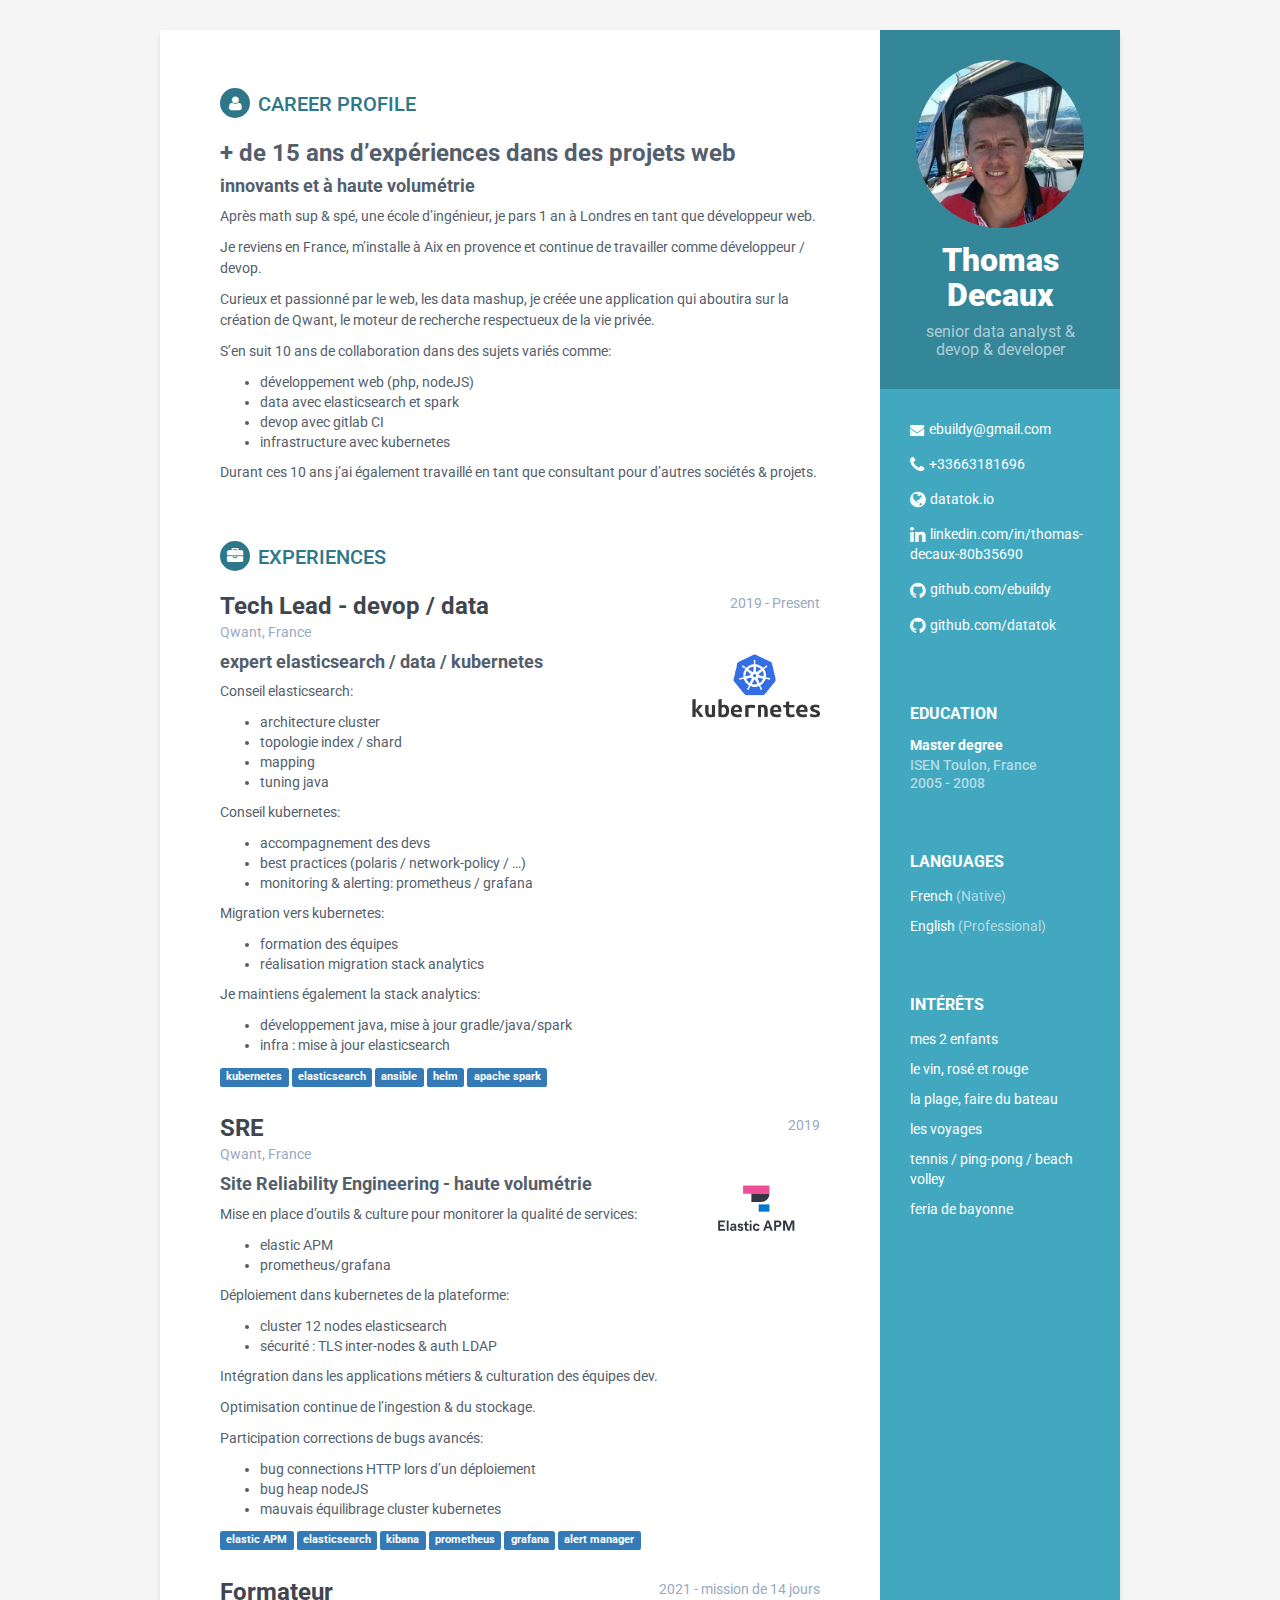
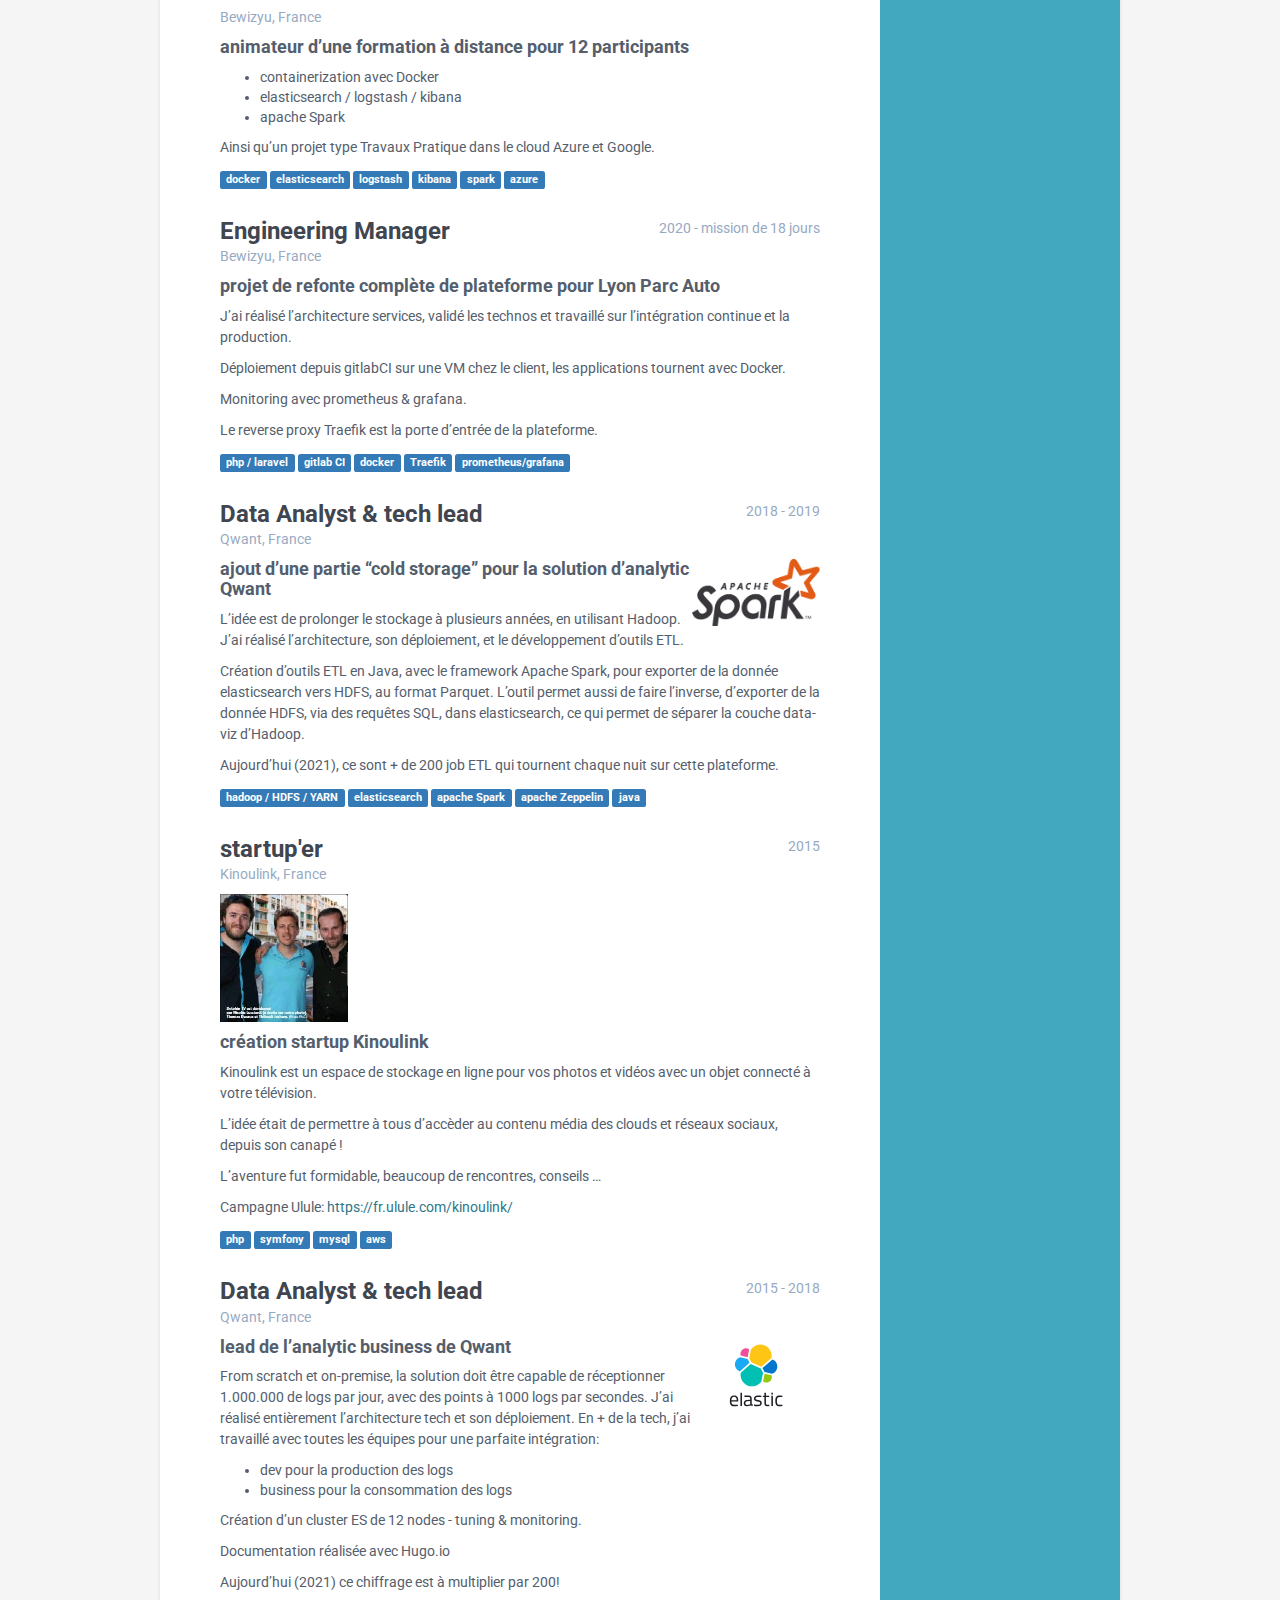
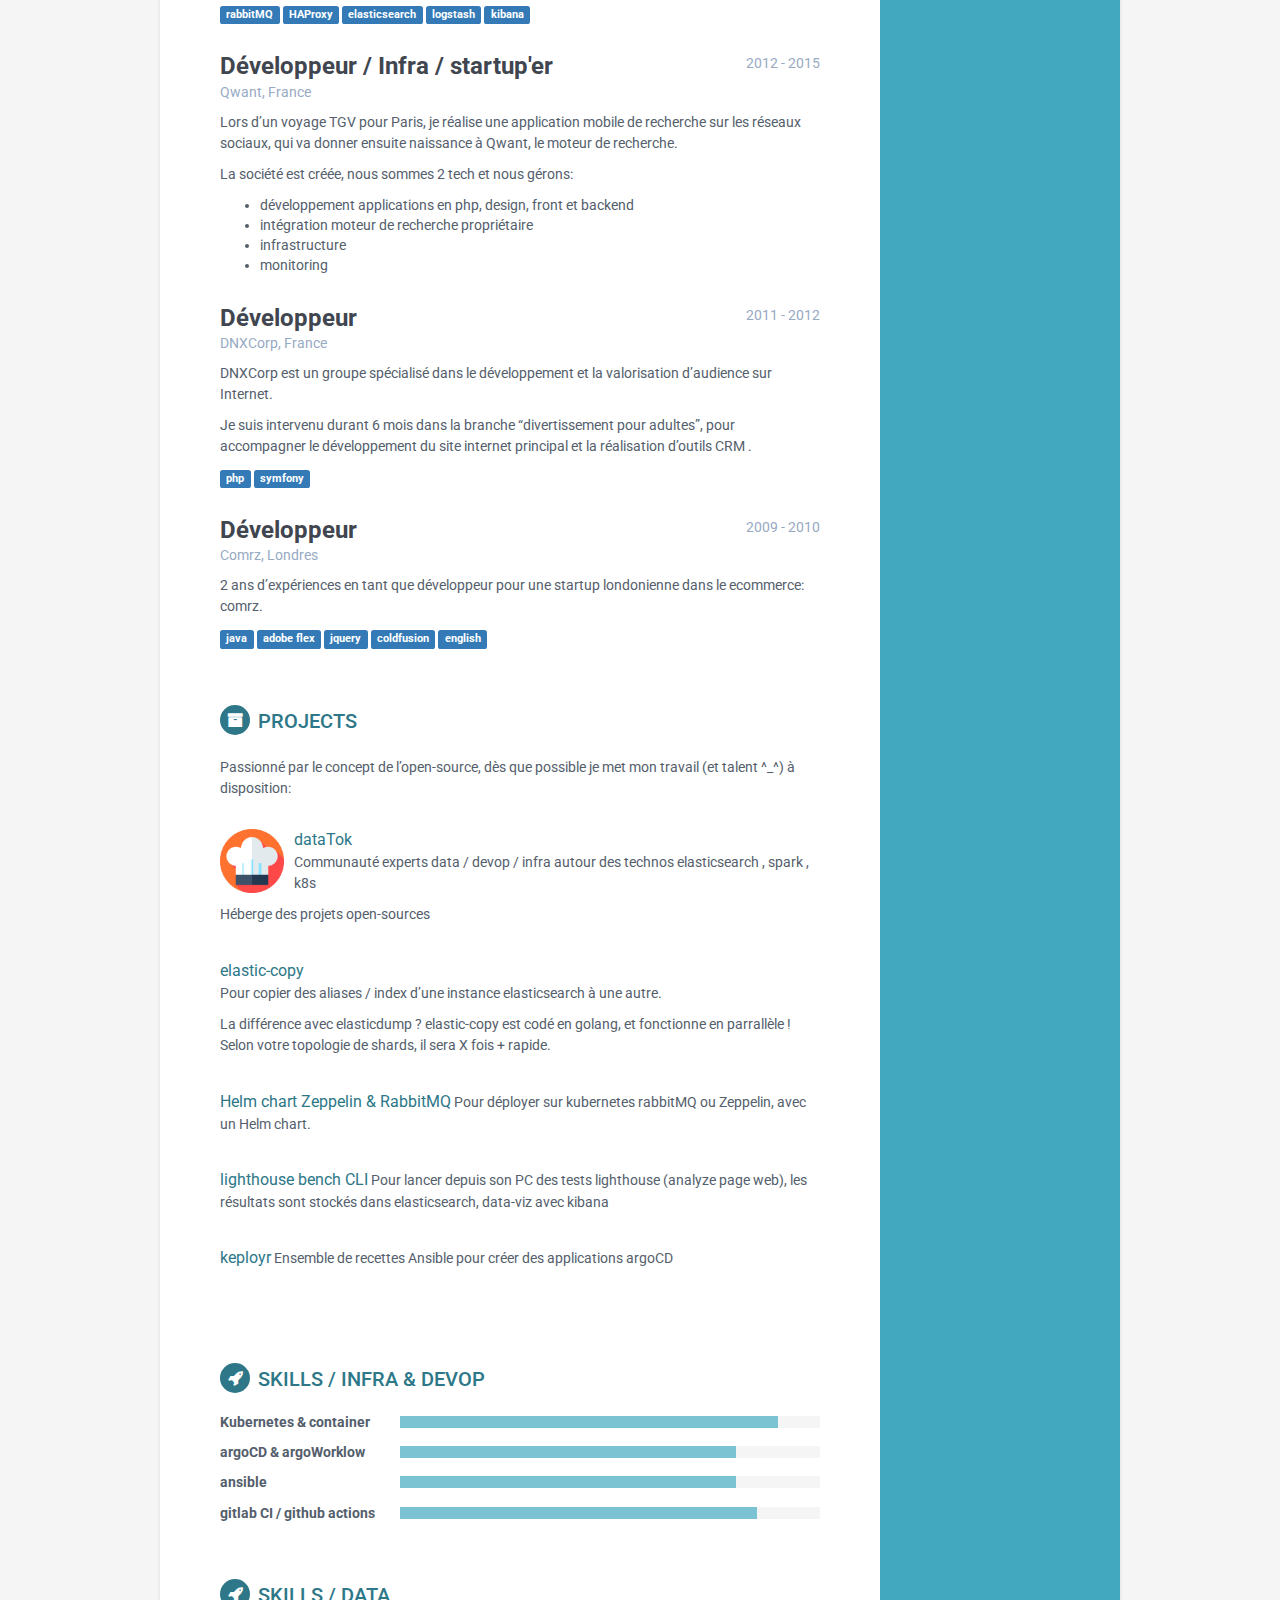
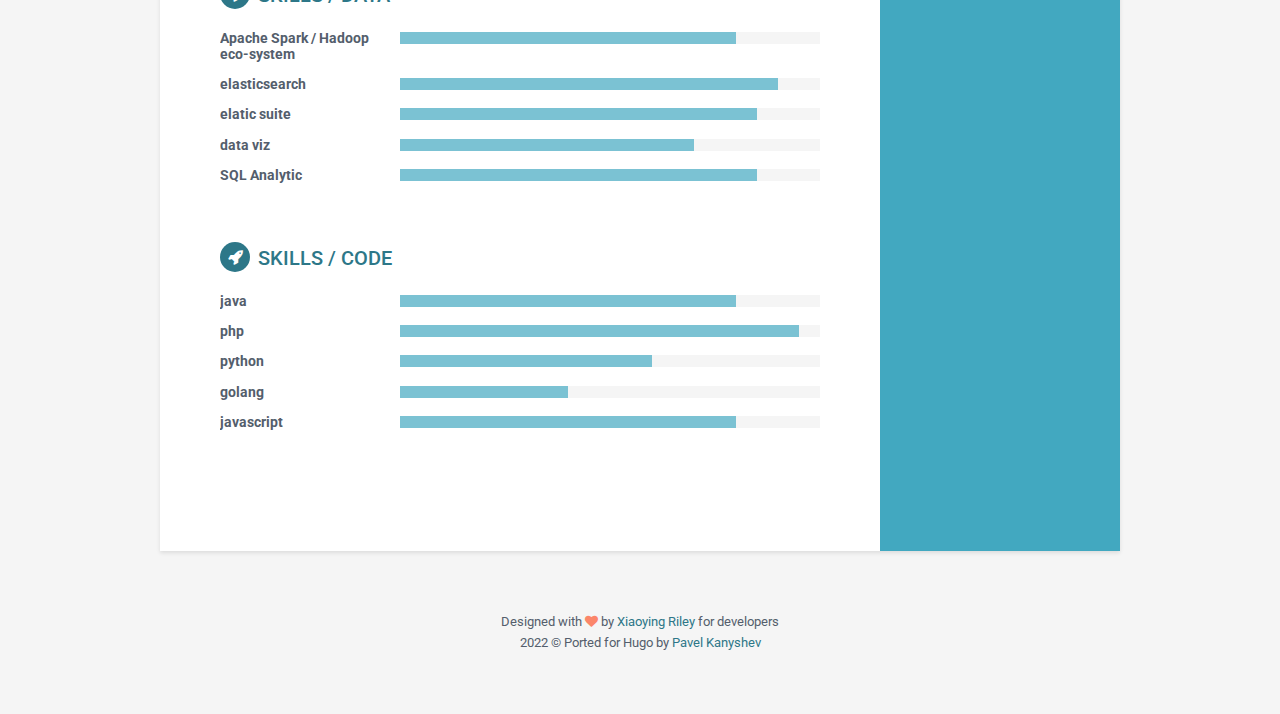
==== index.html @ a8588111 "deploy: 061a5221b12ab05a9478ddd2a6724a2d7a3b1db6" ====
<!doctype html><html lang=en>
<head>
<meta name=generator content="Hugo 0.91.2">
<title></title>
<meta charset=utf-8>
<meta http-equiv=x-ua-compatible content="IE=edge">
<meta name=viewport content="width=device-width,initial-scale=1">
<meta name=description content>
<meta name=author content="Thomas Decaux">
<link rel="shortcut icon" href=favicon.ico>
<link href="https://fonts.googleapis.com/css?family=Roboto:400,500,400italic,300italic,300,500italic,700,700italic,900,900italic" rel=stylesheet type=text/css>
<link rel=stylesheet href=https://ebuildy.github.io/cv/assets/plugins/bootstrap/css/bootstrap.min.css>
<link rel=stylesheet href=https://ebuildy.github.io/cv/assets/plugins/font-awesome/css/font-awesome.css>
<link id=theme-style rel=stylesheet href=https://ebuildy.github.io/cv/assets/css/styles.css>
</head>
<body>
<div class=wrapper>
<div class=sidebar-wrapper>
<div class=profile-container>
<img class="profile img-circle" src=https://ebuildy.github.io/cv/images/moi.jpg alt style=width:168px;height:168px>
<h1 class=name>Thomas Decaux</h1>
<h3 class=tagline>senior data analyst & devop & developer</h3>
</div>
<div class="contact-container container-block">
<ul class="list-unstyled contact-list">
<li class=email><i class="fa fa-envelope"></i><a href=mailto:%20ebuildy@gmail.com>ebuildy@gmail.com</a></li>
<li class=phone><i class="fa fa-phone"></i><a href=#ZgotmplZ>+33663181696</a></li>
<li class=website><i class="fa fa-globe"></i><a href=//datatok.io>datatok.io</a></li>
<li class=linkedin><i class="fa fa-linkedin"></i><a href=//linkedin.com/in/thomas-decaux-80b35690>linkedin.com/in/thomas-decaux-80b35690</a></li>
<li class=github><i class="fa fa-github"></i><a href=//github.com/ebuildy>github.com/ebuildy</a></li>
<li class=github><i class="fa fa-github"></i><a href=//github.com/datatok>github.com/datatok</a></li>
</ul>
</div>
<div class="education-container container-block">
<h2 class=container-block-title>Education</h2>
<div class=item>
<h4 class=degree>Master degree</h4>
<h5 class=meta>ISEN Toulon, France</h5>
<div class=time>2005 - 2008</div>
</div>
</div>
<div class="language-container container-block">
<h2 class=container-block-title>Languages</h2>
<ul class="list-unstyled interests-list">
<li>French <span class=lang-desc>(Native)</span></li>
<li>English <span class=lang-desc>(Professional)</span></li>
</ul>
</div>
<div class="interests-container container-block">
<h2 class=container-block-title>Intérêts</h2>
<ul class="list-unstyled interests-list">
<li>mes 2 enfants</li>
<li>le vin, rosé et rouge</li>
<li>la plage, faire du bateau</li>
<li>les voyages</li>
<li>tennis / ping-pong / beach volley</li>
<li>feria de bayonne</li>
</ul>
</div>
</div>
<div class=main-wrapper>
<section class="section summary-section">
<h2 class=section-title><i class="fa fa-user"></i>Career Profile</h2>
<div class=summary>
<p><h3 id=-de-15-ans-dexpériences-dans-des-projets-web>+ de 15 ans d&rsquo;expériences dans des projets web</h3>
<h4 id=innovants-et-à-haute-volumétrie>innovants et à haute volumétrie</h4>
<p>Après math sup & spé, une école d&rsquo;ingénieur, je pars 1 an à Londres en tant que développeur web.</p>
<p>Je reviens en France, m&rsquo;installe à Aix en provence et continue de travailler comme développeur / devop.</p>
<p>Curieux et passionné par le web, les data mashup, je créée une application qui aboutira sur la création de Qwant, le moteur de recherche respectueux de la vie privée.</p>
<p>S&rsquo;en suit 10 ans de collaboration dans des sujets variés comme:</p>
<ul>
<li>développement web (php, nodeJS)</li>
<li>data avec elasticsearch et spark</li>
<li>devop avec gitlab CI</li>
<li>infrastructure avec kubernetes</li>
</ul>
<p>Durant ces 10 ans j&rsquo;ai également travaillé en tant que consultant pour d&rsquo;autres sociétés & projets.</p>
</p>
</div>
</section>
<section class="section experiences-section">
<h2 class=section-title><i class="fa fa-briefcase"></i>Experiences</h2>
<div class=item>
<div class=meta>
<div class=upper-row>
<h3 class=job-title>Tech Lead - devop / data</h3>
<div class=time>2019 - Present</div>
</div>
<div class=company>Qwant, France</div>
</div>
<div class=details>
<img src=images/k8s.png style=max-width:128px;float:right>
<p><h4 id=expert-elasticsearch--data--kubernetes>expert elasticsearch / data / kubernetes</h4>
<p>Conseil elasticsearch:</p>
<ul>
<li>architecture cluster</li>
<li>topologie index / shard</li>
<li>mapping</li>
<li>tuning java</li>
</ul>
<p>Conseil kubernetes:</p>
<ul>
<li>accompagnement des devs</li>
<li>best practices (polaris / network-policy / &mldr;)</li>
<li>monitoring & alerting: prometheus / grafana</li>
</ul>
<p>Migration vers kubernetes:</p>
<ul>
<li>formation des équipes</li>
<li>réalisation migration stack analytics</li>
</ul>
<p>Je maintiens également la stack analytics:</p>
<ul>
<li>développement java, mise à jour gradle/java/spark</li>
<li>infra : mise à jour elasticsearch</li>
</ul>
</p>
</div>
<div class=tech>
<span class="label label-primary">kubernetes</span>
<span class="label label-primary">elasticsearch</span>
<span class="label label-primary">ansible</span>
<span class="label label-primary">helm</span>
<span class="label label-primary">apache spark</span>
</div>
</div>
<div class=item>
<div class=meta>
<div class=upper-row>
<h3 class=job-title>SRE</h3>
<div class=time>2019</div>
</div>
<div class=company>Qwant, France</div>
</div>
<div class=details>
<img src=images/apm.svg style=max-width:128px;float:right>
<p><h4 id=site-reliability-engineering---haute-volumétrie>Site Reliability Engineering - haute volumétrie</h4>
<p>Mise en place d&rsquo;outils & culture pour monitorer la qualité de services:</p>
<ul>
<li>elastic APM</li>
<li>prometheus/grafana</li>
</ul>
<p>Déploiement dans kubernetes de la plateforme:</p>
<ul>
<li>cluster 12 nodes elasticsearch</li>
<li>sécurité : TLS inter-nodes & auth LDAP</li>
</ul>
<p>Intégration dans les applications métiers & culturation des équipes dev.</p>
<p>Optimisation continue de l&rsquo;ingestion & du stockage.</p>
<p>Participation corrections de bugs avancés:</p>
<ul>
<li>bug connections HTTP lors d&rsquo;un déploiement</li>
<li>bug heap nodeJS</li>
<li>mauvais équilibrage cluster kubernetes</li>
</ul>
</p>
</div>
<div class=tech>
<span class="label label-primary">elastic APM</span>
<span class="label label-primary">elasticsearch</span>
<span class="label label-primary">kibana</span>
<span class="label label-primary">prometheus</span>
<span class="label label-primary">grafana</span>
<span class="label label-primary">alert manager</span>
</div>
</div>
<div class=item>
<div class=meta>
<div class=upper-row>
<h3 class=job-title>Formateur</h3>
<div class=time>2021 - mission de 14 jours</div>
</div>
<div class=company>Bewizyu, France</div>
</div>
<div class=details>
<p><h4 id=animateur-dune-formation-à-distance-pour-12-participants>animateur d&rsquo;une formation à distance pour 12 participants</h4>
<ul>
<li>containerization avec Docker</li>
<li>elasticsearch / logstash / kibana</li>
<li>apache Spark</li>
</ul>
<p>Ainsi qu&rsquo;un projet type Travaux Pratique dans le cloud Azure et Google.</p>
</div>
<div class=tech>
<span class="label label-primary">docker</span>
<span class="label label-primary">elasticsearch</span>
<span class="label label-primary">logstash</span>
<span class="label label-primary">kibana</span>
<span class="label label-primary">spark</span>
<span class="label label-primary">azure</span>
</div>
</div>
<div class=item>
<div class=meta>
<div class=upper-row>
<h3 class=job-title>Engineering Manager</h3>
<div class=time>2020 - mission de 18 jours</div>
</div>
<div class=company>Bewizyu, France</div>
</div>
<div class=details>
<p><h4 id=projet-de-refonte-complète-de-plateforme-pour-lyon-parc-auto>projet de refonte complète de plateforme pour Lyon Parc Auto</h4>
<p>J&rsquo;ai réalisé l&rsquo;architecture services, validé les technos et travaillé sur l&rsquo;intégration continue et la production.</p>
<p>Déploiement depuis gitlabCI sur une VM chez le client, les applications tournent avec Docker.</p>
<p>Monitoring avec prometheus & grafana.</p>
<p>Le reverse proxy Traefik est la porte d&rsquo;entrée de la plateforme.</p>
</p>
</div>
<div class=tech>
<span class="label label-primary">php / laravel</span>
<span class="label label-primary">gitlab CI</span>
<span class="label label-primary">docker</span>
<span class="label label-primary">Traefik</span>
<span class="label label-primary">prometheus/grafana</span>
</div>
</div>
<div class=item>
<div class=meta>
<div class=upper-row>
<h3 class=job-title>Data Analyst & tech lead</h3>
<div class=time>2018 - 2019</div>
</div>
<div class=company>Qwant, France</div>
</div>
<div class=details>
<img src=images/spark.png style=max-width:128px;float:right>
<p><h4 id=ajout-dune-partie-cold-storage-pour-la-solution-danalytic-qwant>ajout d&rsquo;une partie &ldquo;cold storage&rdquo; pour la solution d&rsquo;analytic Qwant</h4>
<p>L&rsquo;idée est de prolonger le stockage à plusieurs années, en utilisant Hadoop.
J&rsquo;ai réalisé l&rsquo;architecture, son déploiement, et le développement d&rsquo;outils ETL.</p>
<p>Création d&rsquo;outils ETL en Java, avec le framework Apache Spark,
pour exporter de la donnée elasticsearch vers HDFS, au format Parquet.
L&rsquo;outil permet aussi de faire l&rsquo;inverse, d&rsquo;exporter de la donnée HDFS,
via des requêtes SQL, dans elasticsearch, ce qui permet de séparer la couche data-viz d&rsquo;Hadoop.</p>
<p>Aujourd&rsquo;hui (2021), ce sont + de 200 job ETL qui tournent chaque nuit sur cette plateforme.</p>
</p>
</div>
<div class=tech>
<span class="label label-primary">hadoop / HDFS / YARN</span>
<span class="label label-primary">elasticsearch</span>
<span class="label label-primary">apache Spark</span>
<span class="label label-primary">apache Zeppelin</span>
<span class="label label-primary">java</span>
</div>
</div>
<div class=item>
<div class=meta>
<div class=upper-row>
<h3 class=job-title>startup'er</h3>
<div class=time>2015</div>
</div>
<div class=company>Kinoulink, France</div>
</div>
<div class=details>
<img src=images/kinoulink.jpg style=max-width:128px;zgotmplz>
<p><h4 id=création-startup-kinoulink>création startup Kinoulink</h4>
<p>Kinoulink est un espace de stockage en ligne pour vos photos et vidéos avec un objet connecté à votre télévision.</p>
<p>L&rsquo;idée était de permettre à tous d&rsquo;accèder au contenu média des clouds et réseaux sociaux, depuis son canapé !</p>
<p>L&rsquo;aventure fut formidable, beaucoup de rencontres, conseils &mldr;</p>
<p>Campagne Ulule: <a href=https://fr.ulule.com/kinoulink/>https://fr.ulule.com/kinoulink/</a></p>
</p>
</div>
<div class=tech>
<span class="label label-primary">php</span>
<span class="label label-primary">symfony</span>
<span class="label label-primary">mysql</span>
<span class="label label-primary">aws</span>
</div>
</div>
<div class=item>
<div class=meta>
<div class=upper-row>
<h3 class=job-title>Data Analyst & tech lead</h3>
<div class=time>2015 - 2018</div>
</div>
<div class=company>Qwant, France</div>
</div>
<div class=details>
<img src=images/elasticsearch.svg style=max-width:128px;float:right>
<p><h4 id=lead-de-lanalytic-business-de-qwant>lead de l&rsquo;analytic business de Qwant</h4>
<p>From scratch et on-premise, la solution doit être capable de réceptionner 1.000.000 de logs par jour,
avec des points à 1000 logs par secondes. J&rsquo;ai réalisé entièrement l&rsquo;architecture tech et son déploiement.
En + de la tech, j&rsquo;ai travaillé avec toutes les équipes pour une parfaite intégration:</p>
<ul>
<li>dev pour la production des logs</li>
<li>business pour la consommation des logs</li>
</ul>
<p>Création d&rsquo;un cluster ES de 12 nodes - tuning & monitoring.</p>
<p>Documentation réalisée avec Hugo.io</p>
<p>Aujourd&rsquo;hui (2021) ce chiffrage est à multiplier par 200!</p>
</p>
</div>
<div class=tech>
<span class="label label-primary">rabbitMQ</span>
<span class="label label-primary">HAProxy</span>
<span class="label label-primary">elasticsearch</span>
<span class="label label-primary">logstash</span>
<span class="label label-primary">kibana</span>
</div>
</div>
<div class=item>
<div class=meta>
<div class=upper-row>
<h3 class=job-title>Développeur / Infra / startup'er</h3>
<div class=time>2012 - 2015</div>
</div>
<div class=company>Qwant, France</div>
</div>
<div class=details>
<p><p>Lors d&rsquo;un voyage TGV pour Paris, je réalise une application mobile de recherche sur les réseaux sociaux,
qui va donner ensuite naissance à Qwant, le moteur de recherche.</p>
<p>La société est créée, nous sommes 2 tech et nous gérons:</p>
<ul>
<li>développement applications en php, design, front et backend</li>
<li>intégration moteur de recherche propriétaire</li>
<li>infrastructure</li>
<li>monitoring</li>
</ul>
</p>
</div>
<div class=tech>
</div>
</div>
<div class=item>
<div class=meta>
<div class=upper-row>
<h3 class=job-title>Développeur</h3>
<div class=time>2011 - 2012</div>
</div>
<div class=company>DNXCorp, France</div>
</div>
<div class=details>
<p><p>DNXCorp est un groupe spécialisé dans le développement et la valorisation d&rsquo;audience sur Internet.</p>
<p>Je suis intervenu durant 6 mois dans la branche &ldquo;divertissement pour adultes&rdquo;, pour accompagner le développement
du site internet principal et la réalisation d&rsquo;outils CRM .</p>
</p>
</div>
<div class=tech>
<span class="label label-primary">php</span>
<span class="label label-primary">symfony</span>
</div>
</div>
<div class=item>
<div class=meta>
<div class=upper-row>
<h3 class=job-title>Développeur</h3>
<div class=time>2009 - 2010</div>
</div>
<div class=company>Comrz, Londres</div>
</div>
<div class=details>
<p>2 ans d&rsquo;expériences en tant que développeur pour une startup londonienne dans le ecommerce: comrz.</p>
</div>
<div class=tech>
<span class="label label-primary">java</span>
<span class="label label-primary">adobe flex</span>
<span class="label label-primary">jquery</span>
<span class="label label-primary">coldfusion</span>
<span class="label label-primary">english</span>
</div>
</div>
</section>
<section class="section projects-section">
<h2 class=section-title><i class="fa fa-archive"></i>Projects</h2>
<div class=intro>
<p>Passionné par le concept de l&rsquo;open-source, dès que possible je met mon travail (et talent ^_^) à disposition:</p>
</div>
<div class=item>
<img src=images/datatok.png style=float:left;margin-right:10px;max-width:64px>
<span class=project-title><a href=https://datatok.github.io>dataTok</a></span>
<span class=project-tagline><p>Communauté experts data / devop / infra autour des technos elasticsearch , spark , k8s</p>
<p>Héberge des projets open-sources</p>
</span>
</div>
<br>
<div class=item>
<span class=project-title><a href=https://github.com/datatok/elastic-copy>elastic-copy</a></span>
<span class=project-tagline><p>Pour copier des aliases / index d&rsquo;une instance elasticsearch à une autre.</p>
<p>La différence avec elasticdump ? elastic-copy est codé en golang, et fonctionne en parrallèle !
Selon votre topologie de shards, il sera X fois + rapide.</p>
</span>
</div>
<br>
<div class=item>
<span class=project-title><a href=https://github.com/datatok/helm-charts>Helm chart Zeppelin & RabbitMQ</a></span>
<span class=project-tagline>Pour déployer sur kubernetes rabbitMQ ou Zeppelin, avec un Helm chart.</span>
</div>
<br>
<div class=item>
<span class=project-title><a href=https://github.com/ebuildy/lighthouse-urls-bench>lighthouse bench CLI</a></span>
<span class=project-tagline>Pour lancer depuis son PC des tests lighthouse (analyze page web),
les résultats sont stockés dans elasticsearch, data-viz avec kibana</span>
</div>
<br>
<div class=item>
<span class=project-title><a href=https://github.com/ebuildy/ansible-keployr>keployr</a></span>
<span class=project-tagline>Ensemble de recettes Ansible pour créer des applications argoCD</span>
</div>
<br>
</section>
<section class="skills-section section">
<h2 class=section-title><i class="fa fa-rocket"></i>Skills / infra & devop</h2>
<div class=skillset>
<div class=item>
<h3 class=level-title>Kubernetes & container</h3>
<div class=level-bar>
<div class=level-bar-inner data-level=90%>
</div>
</div>
</div>
<div class=item>
<h3 class=level-title>argoCD & argoWorklow</h3>
<div class=level-bar>
<div class=level-bar-inner data-level=80%>
</div>
</div>
</div>
<div class=item>
<h3 class=level-title>ansible</h3>
<div class=level-bar>
<div class=level-bar-inner data-level=80%>
</div>
</div>
</div>
<div class=item>
<h3 class=level-title>gitlab CI / github actions</h3>
<div class=level-bar>
<div class=level-bar-inner data-level=85%>
</div>
</div>
</div>
</div>
</section>
<section class="skills-section section">
<h2 class=section-title><i class="fa fa-rocket"></i>Skills / data</h2>
<div class=skillset>
<div class=item>
<h3 class=level-title>Apache Spark / Hadoop eco-system</h3>
<div class=level-bar>
<div class=level-bar-inner data-level=80%>
</div>
</div>
</div>
<div class=item>
<h3 class=level-title>elasticsearch</h3>
<div class=level-bar>
<div class=level-bar-inner data-level=90%>
</div>
</div>
</div>
<div class=item>
<h3 class=level-title>elatic suite</h3>
<div class=level-bar>
<div class=level-bar-inner data-level=85%>
</div>
</div>
</div>
<div class=item>
<h3 class=level-title>data viz</h3>
<div class=level-bar>
<div class=level-bar-inner data-level=70%>
</div>
</div>
</div>
<div class=item>
<h3 class=level-title>SQL Analytic</h3>
<div class=level-bar>
<div class=level-bar-inner data-level=85%>
</div>
</div>
</div>
</div>
</section>
<section class="skills-section section">
<h2 class=section-title><i class="fa fa-rocket"></i>Skills / code</h2>
<div class=skillset>
<div class=item>
<h3 class=level-title>java</h3>
<div class=level-bar>
<div class=level-bar-inner data-level=80%>
</div>
</div>
</div>
<div class=item>
<h3 class=level-title>php</h3>
<div class=level-bar>
<div class=level-bar-inner data-level=95%>
</div>
</div>
</div>
<div class=item>
<h3 class=level-title>python</h3>
<div class=level-bar>
<div class=level-bar-inner data-level=60%>
</div>
</div>
</div>
<div class=item>
<h3 class=level-title>golang</h3>
<div class=level-bar>
<div class=level-bar-inner data-level=40%>
</div>
</div>
</div>
<div class=item>
<h3 class=level-title>javascript</h3>
<div class=level-bar>
<div class=level-bar-inner data-level=80%>
</div>
</div>
</div>
</div>
</section>
</div>
</div>
<footer class=footer>
<div class=text-center>
<small class=copyright>Designed with <i class="fa fa-heart"></i> by <a href=http://themes.3rdwavemedia.com target=_blank>Xiaoying Riley</a> for developers</small><br>
<small class=copyright>2022 &copy; Ported for Hugo by <a href=https://github.com/aerohub target=_blank>Pavel Kanyshev</a></small>
</div>
</footer>
<script type=text/javascript src=https://ebuildy.github.io/cv/assets/plugins/jquery-1.11.3.min.js></script>
<script type=text/javascript src=https://ebuildy.github.io/cv/assets/plugins/bootstrap/js/bootstrap.min.js></script>
<script type=text/javascript src=https://ebuildy.github.io/cv/assets/js/main.js></script>
</body>
</html>
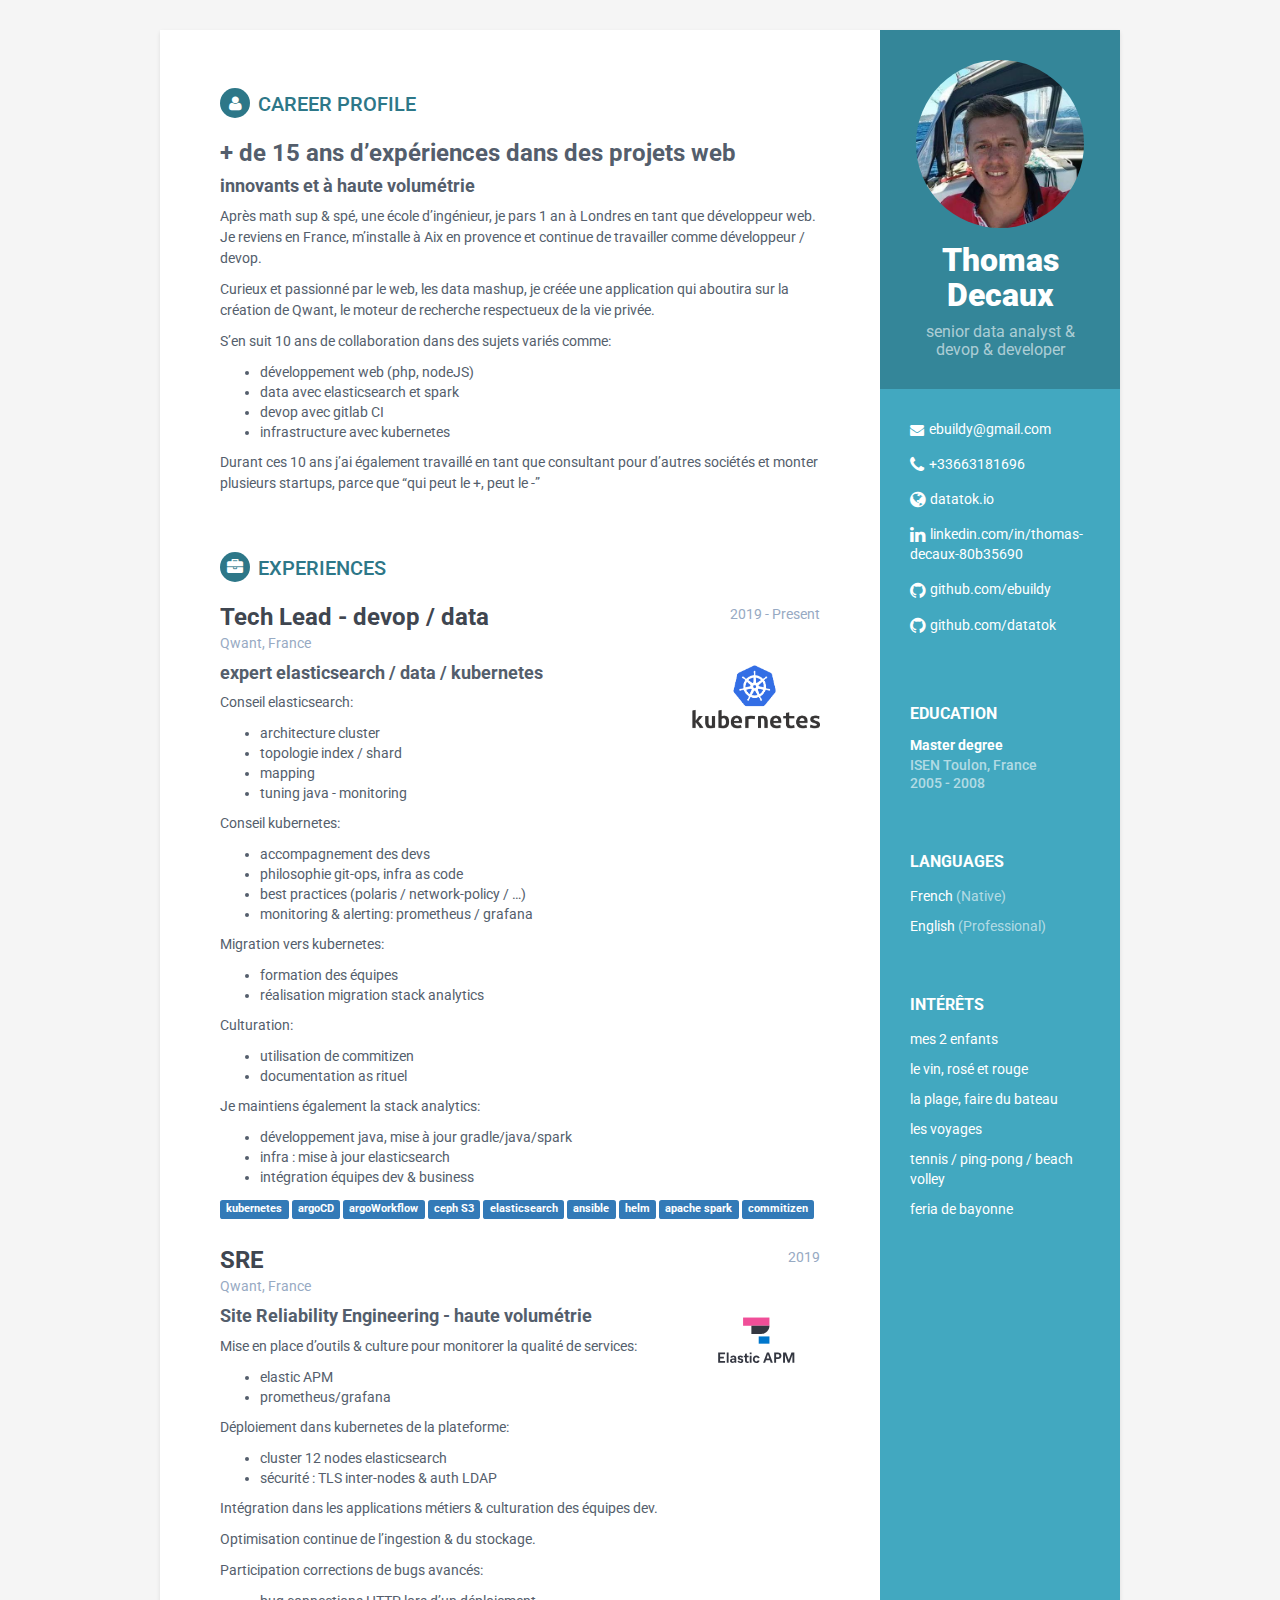
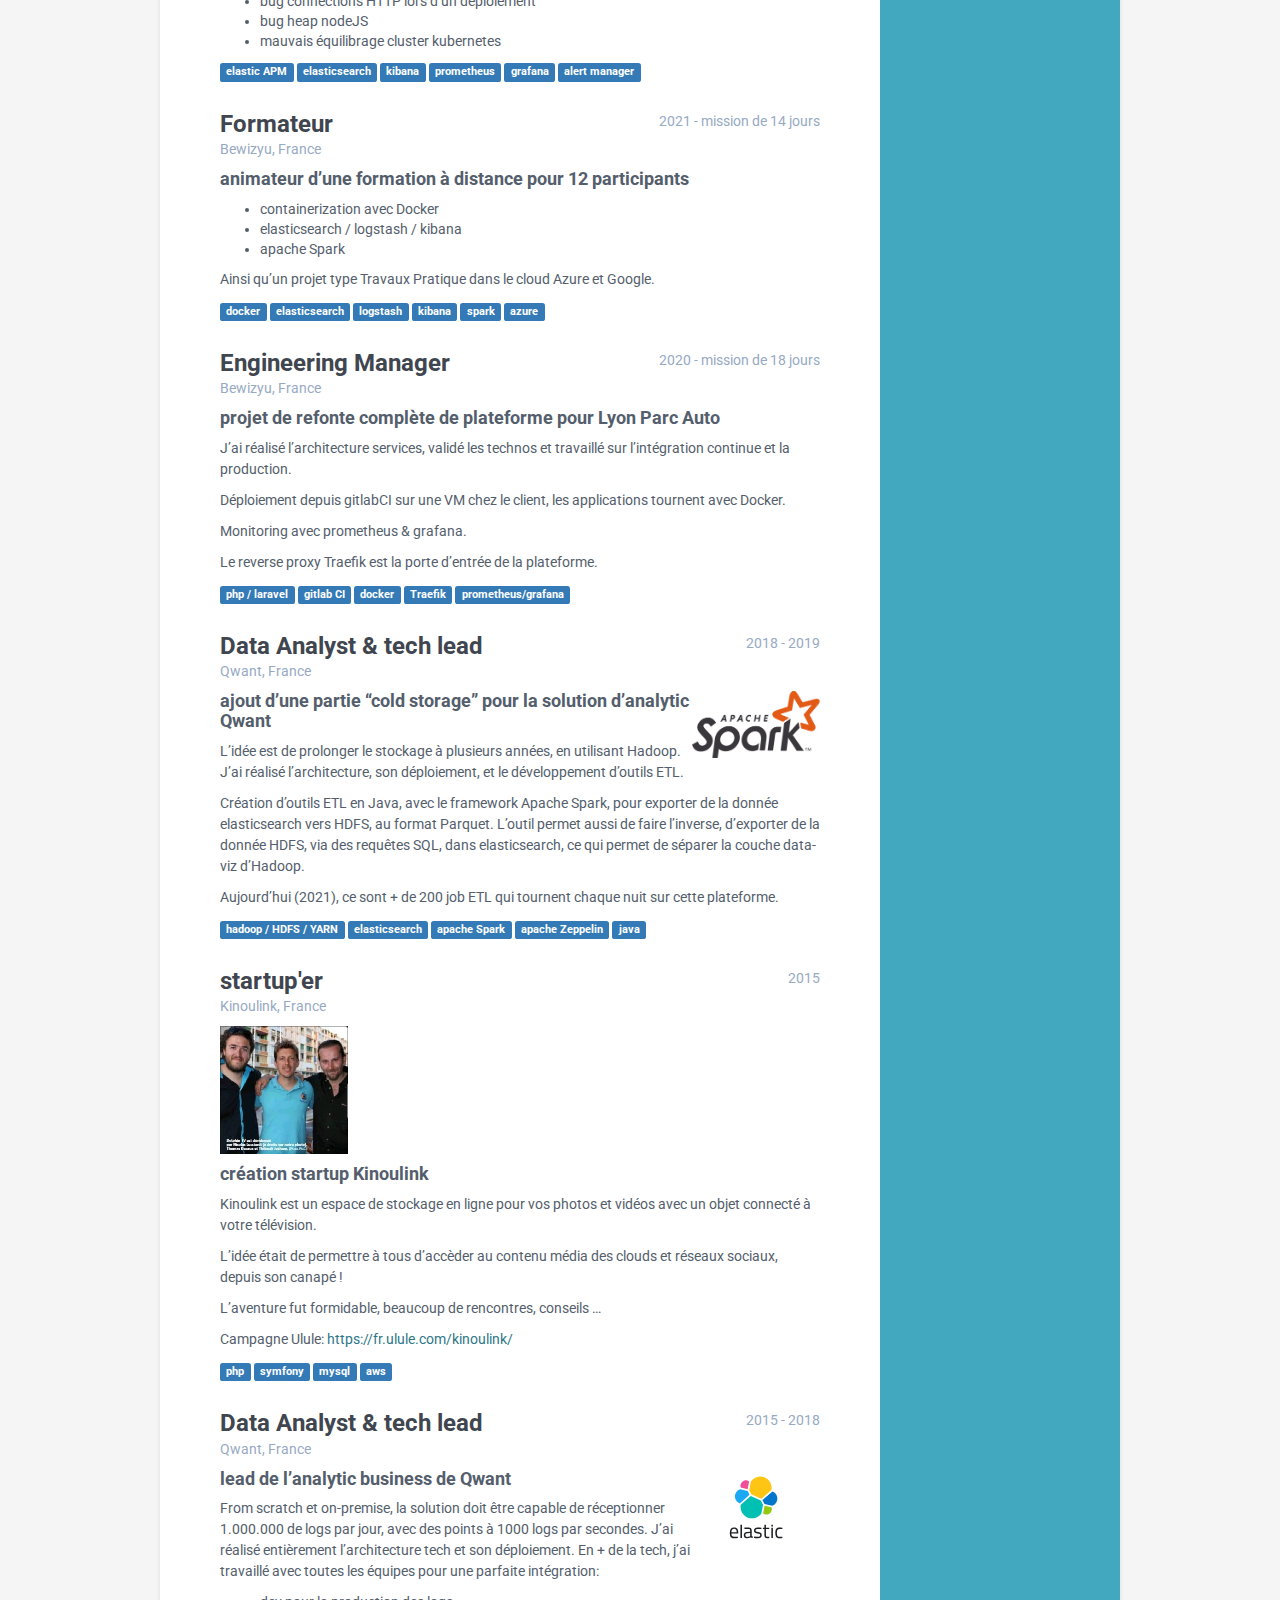
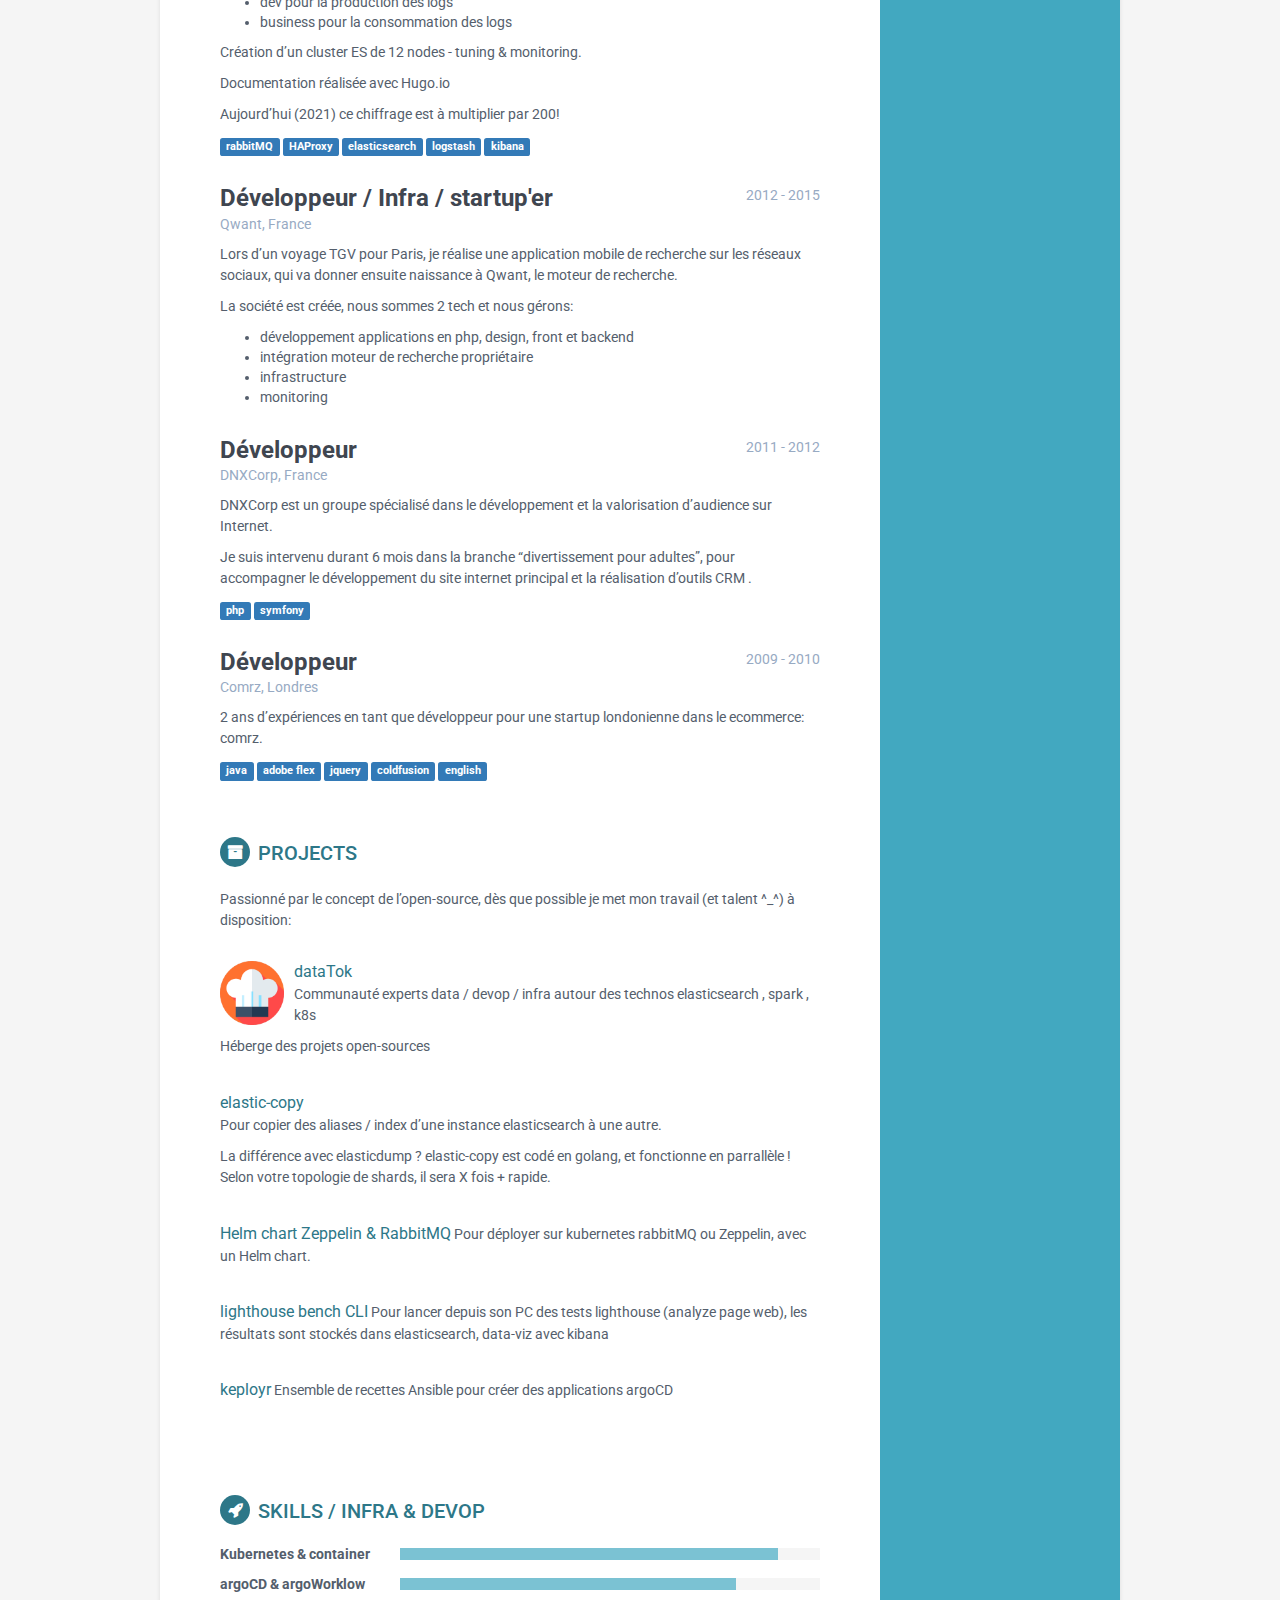
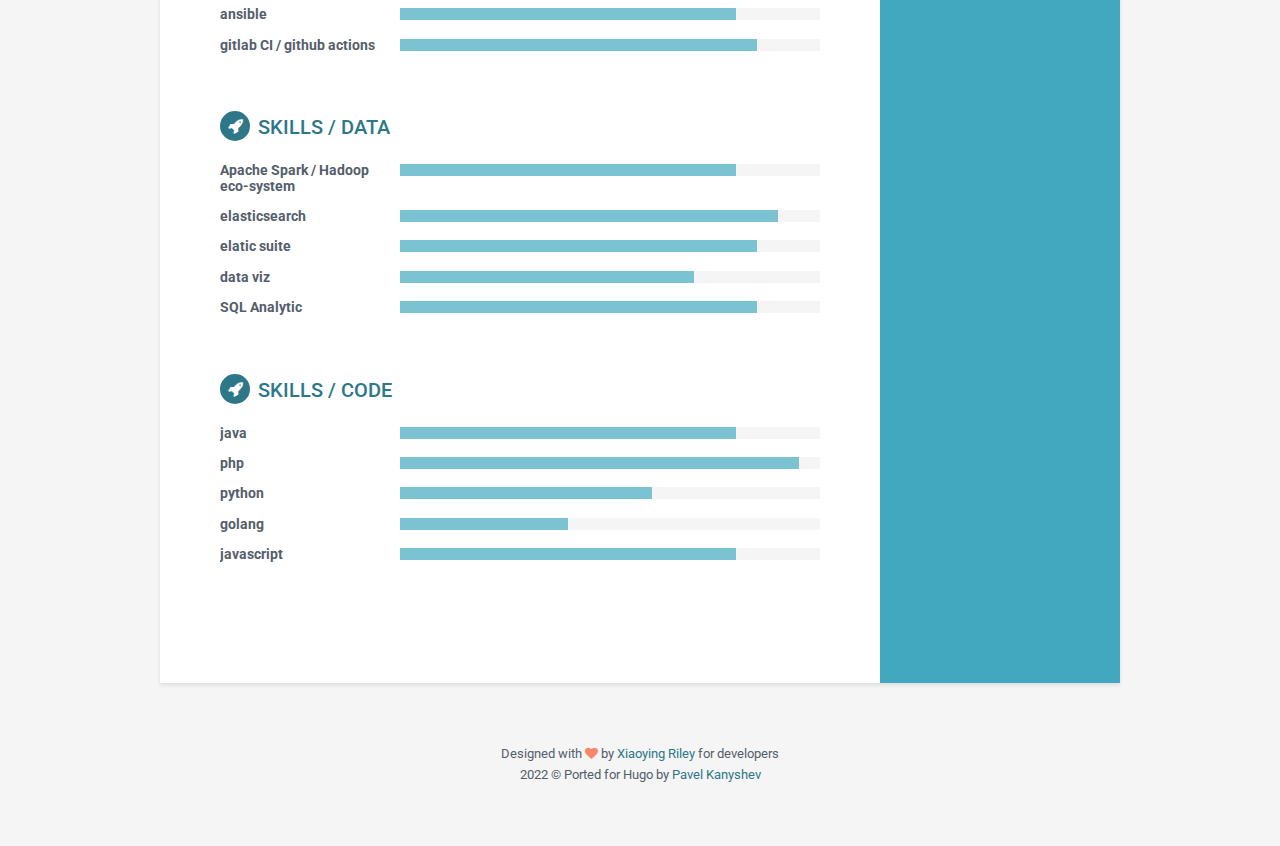
==== commit a2bdd69a: "deploy: 3c99149d5287915294a19a623c9906260395589c" ====
--- a/index.html
+++ b/index.html
@@ -64,8 +64,8 @@
 <div class=summary>
 <p><h3 id=-de-15-ans-dexpériences-dans-des-projets-web>+ de 15 ans d&rsquo;expériences dans des projets web</h3>
 <h4 id=innovants-et-à-haute-volumétrie>innovants et à haute volumétrie</h4>
-<p>Après math sup & spé, une école d&rsquo;ingénieur, je pars 1 an à Londres en tant que développeur web.</p>
-<p>Je reviens en France, m&rsquo;installe à Aix en provence et continue de travailler comme développeur / devop.</p>
+<p>Après math sup & spé, une école d&rsquo;ingénieur, je pars 1 an à Londres en tant que développeur web.
+Je reviens en France, m&rsquo;installe à Aix en provence et continue de travailler comme développeur / devop.</p>
 <p>Curieux et passionné par le web, les data mashup, je créée une application qui aboutira sur la création de Qwant, le moteur de recherche respectueux de la vie privée.</p>
 <p>S&rsquo;en suit 10 ans de collaboration dans des sujets variés comme:</p>
 <ul>
@@ -74,7 +74,8 @@
 <li>devop avec gitlab CI</li>
 <li>infrastructure avec kubernetes</li>
 </ul>
-<p>Durant ces 10 ans j&rsquo;ai également travaillé en tant que consultant pour d&rsquo;autres sociétés & projets.</p>
+<p>Durant ces 10 ans j&rsquo;ai également travaillé en tant que consultant pour d&rsquo;autres sociétés et monter plusieurs startups,
+parce que &ldquo;qui peut le +, peut le -&rdquo;</p>
 </p>
 </div>
 </section>
@@ -96,11 +97,12 @@
 <li>architecture cluster</li>
 <li>topologie index / shard</li>
 <li>mapping</li>
-<li>tuning java</li>
+<li>tuning java - monitoring</li>
 </ul>
 <p>Conseil kubernetes:</p>
 <ul>
 <li>accompagnement des devs</li>
+<li>philosophie git-ops, infra as code</li>
 <li>best practices (polaris / network-policy / &mldr;)</li>
 <li>monitoring & alerting: prometheus / grafana</li>
 </ul>
@@ -109,19 +111,29 @@
 <li>formation des équipes</li>
 <li>réalisation migration stack analytics</li>
 </ul>
+<p>Culturation:</p>
+<ul>
+<li>utilisation de commitizen</li>
+<li>documentation as rituel</li>
+</ul>
 <p>Je maintiens également la stack analytics:</p>
 <ul>
 <li>développement java, mise à jour gradle/java/spark</li>
 <li>infra : mise à jour elasticsearch</li>
+<li>intégration équipes dev & business</li>
 </ul>
 </p>
 </div>
 <div class=tech>
 <span class="label label-primary">kubernetes</span>
+<span class="label label-primary">argoCD</span>
+<span class="label label-primary">argoWorkflow</span>
+<span class="label label-primary">ceph S3</span>
 <span class="label label-primary">elasticsearch</span>
 <span class="label label-primary">ansible</span>
 <span class="label label-primary">helm</span>
 <span class="label label-primary">apache spark</span>
+<span class="label label-primary">commitizen</span>
 </div>
 </div>
 <div class=item>
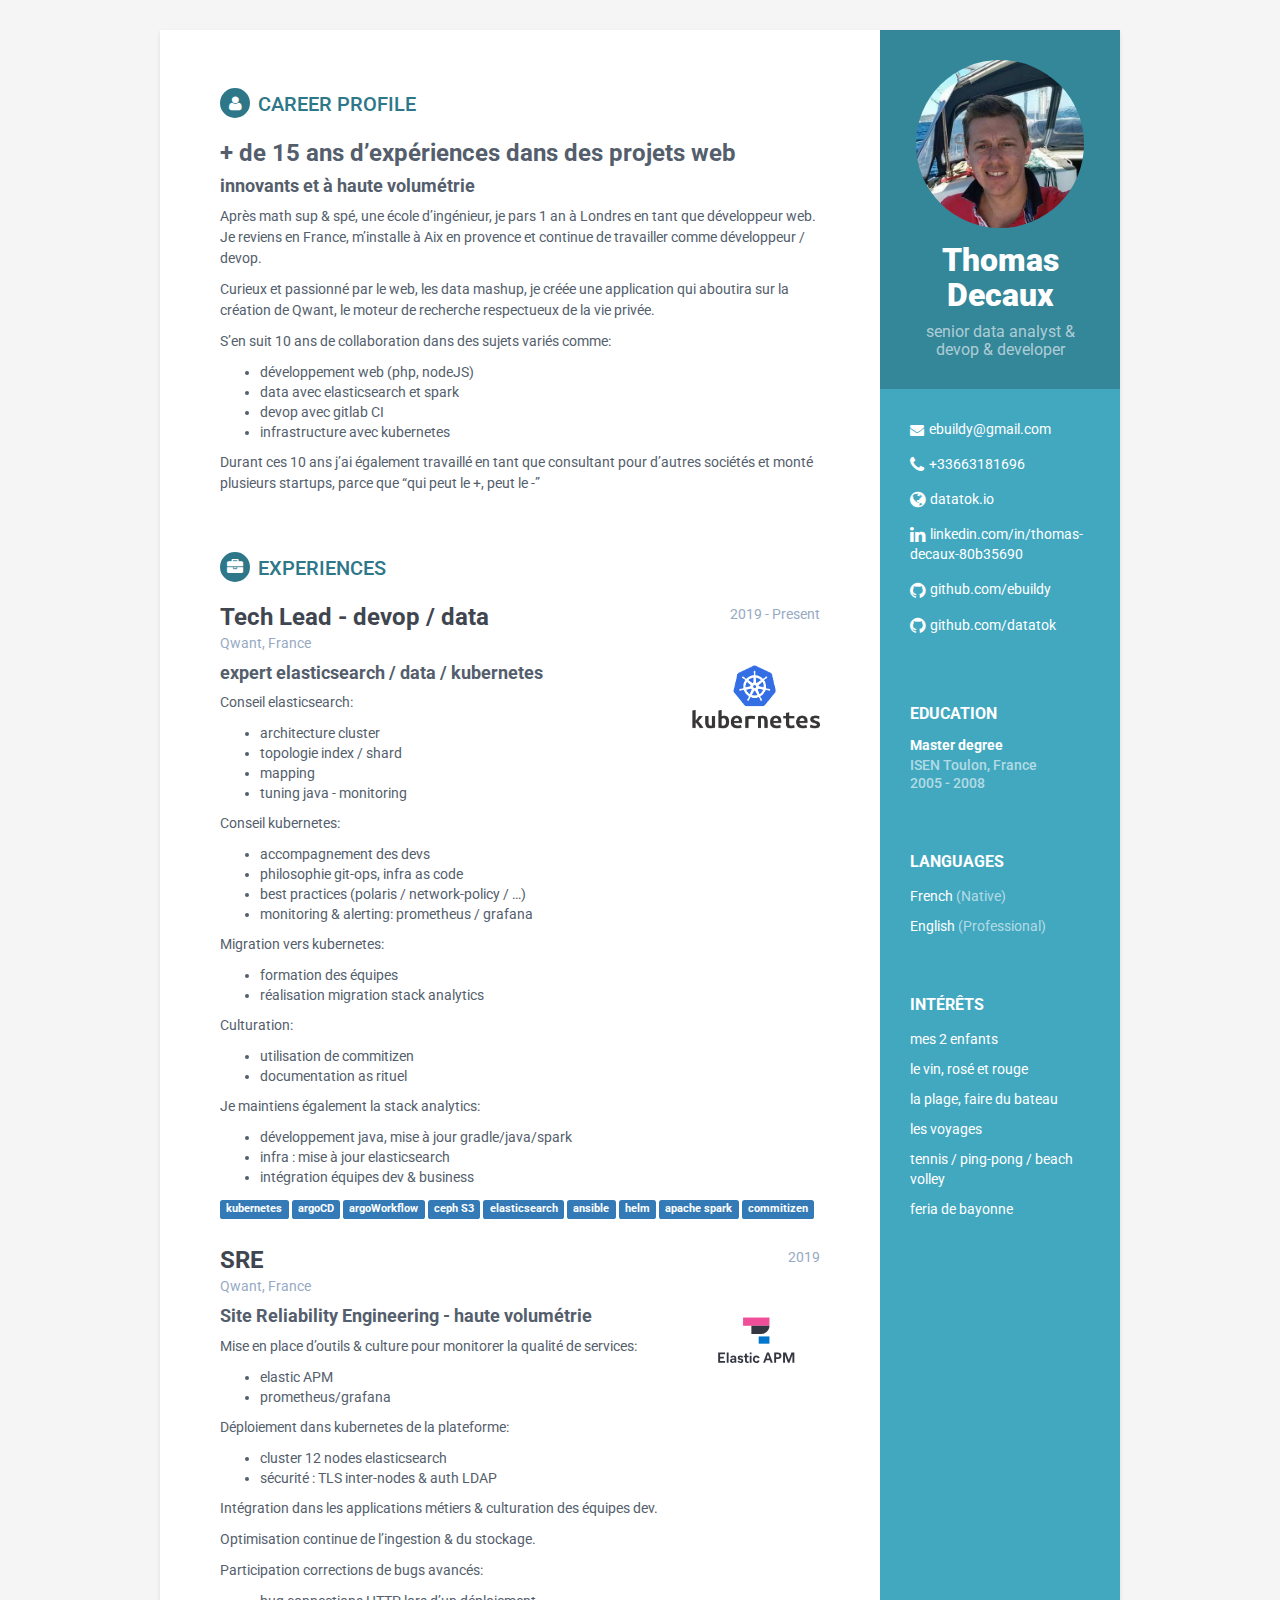
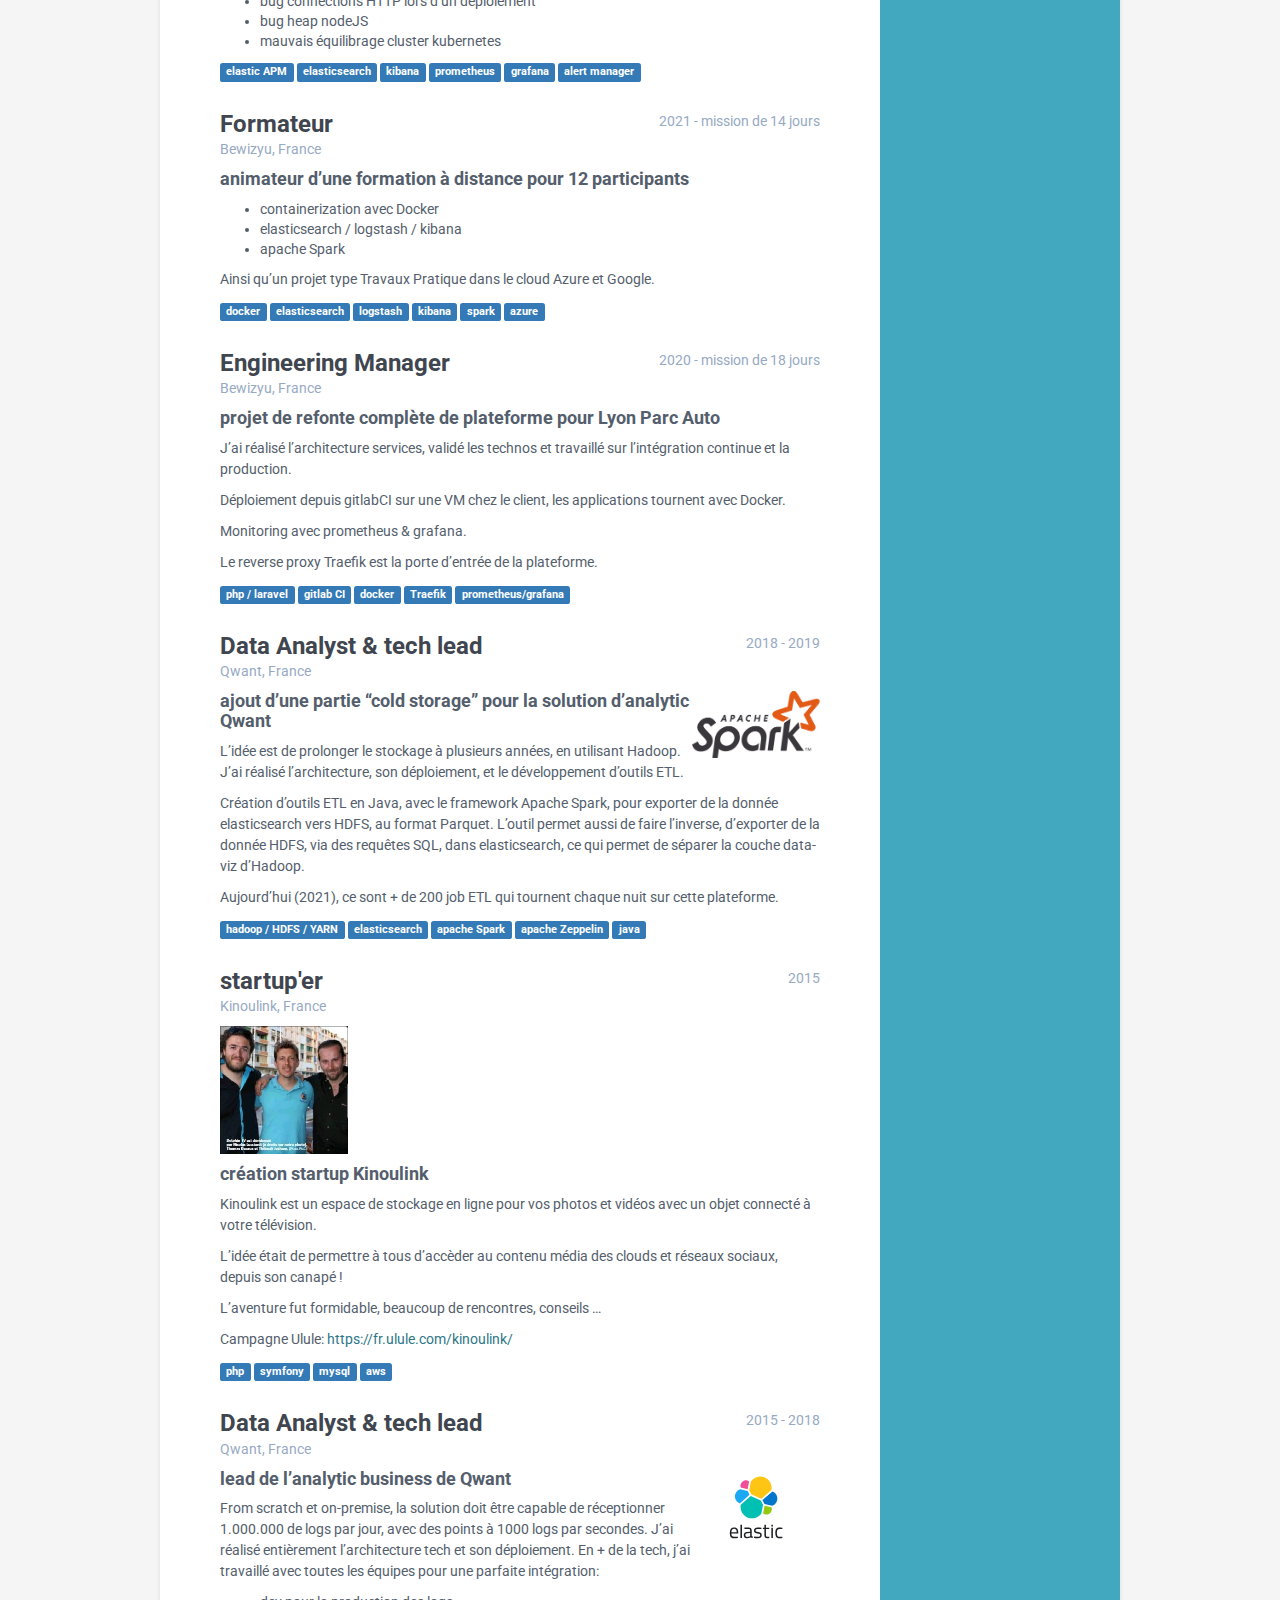
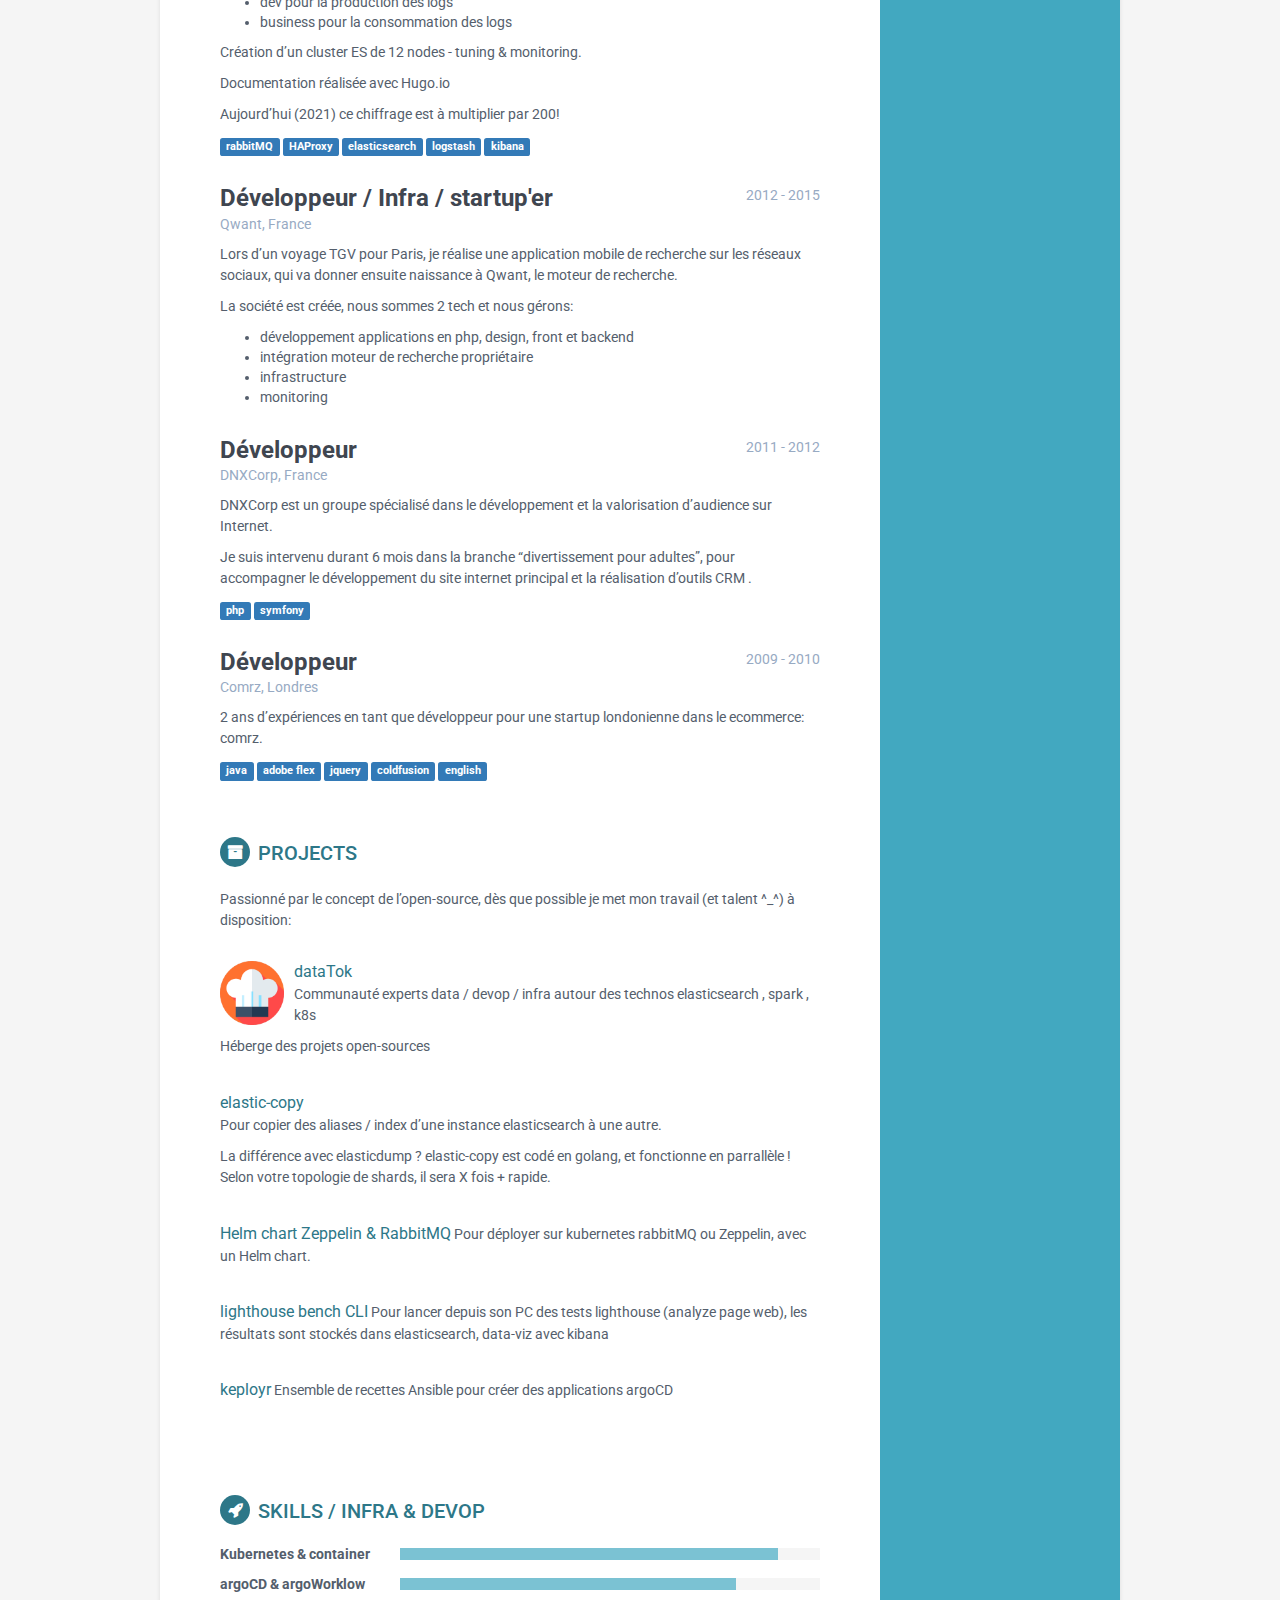
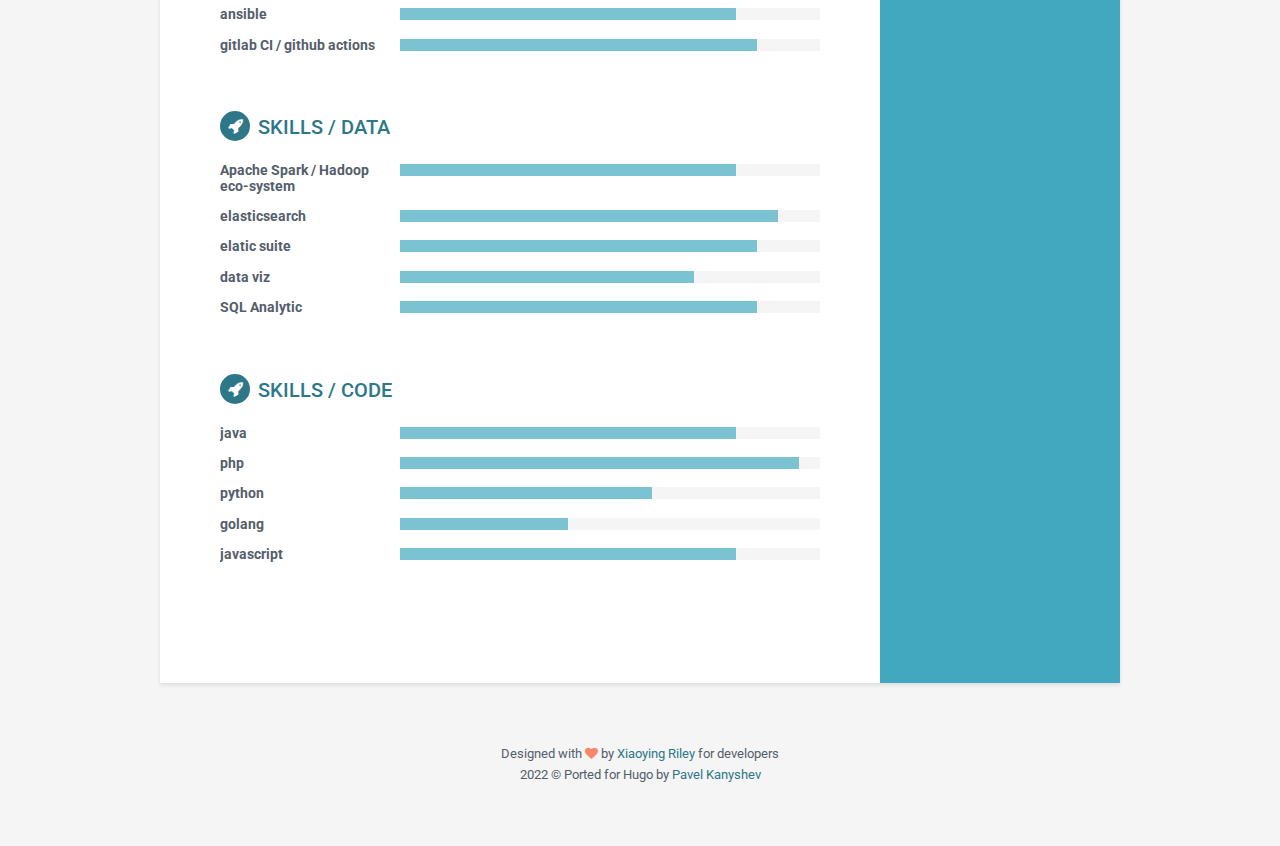
==== commit 17359e56: "deploy: 5dd4778e70e20ed2fd6b6cef5437cffd1c06be81" ====
--- a/index.html
+++ b/index.html
@@ -74,7 +74,7 @@
 <li>devop avec gitlab CI</li>
 <li>infrastructure avec kubernetes</li>
 </ul>
-<p>Durant ces 10 ans j&rsquo;ai également travaillé en tant que consultant pour d&rsquo;autres sociétés et monter plusieurs startups,
+<p>Durant ces 10 ans j&rsquo;ai également travaillé en tant que consultant pour d&rsquo;autres sociétés et monté plusieurs startups,
 parce que &ldquo;qui peut le +, peut le -&rdquo;</p>
 </p>
 </div>
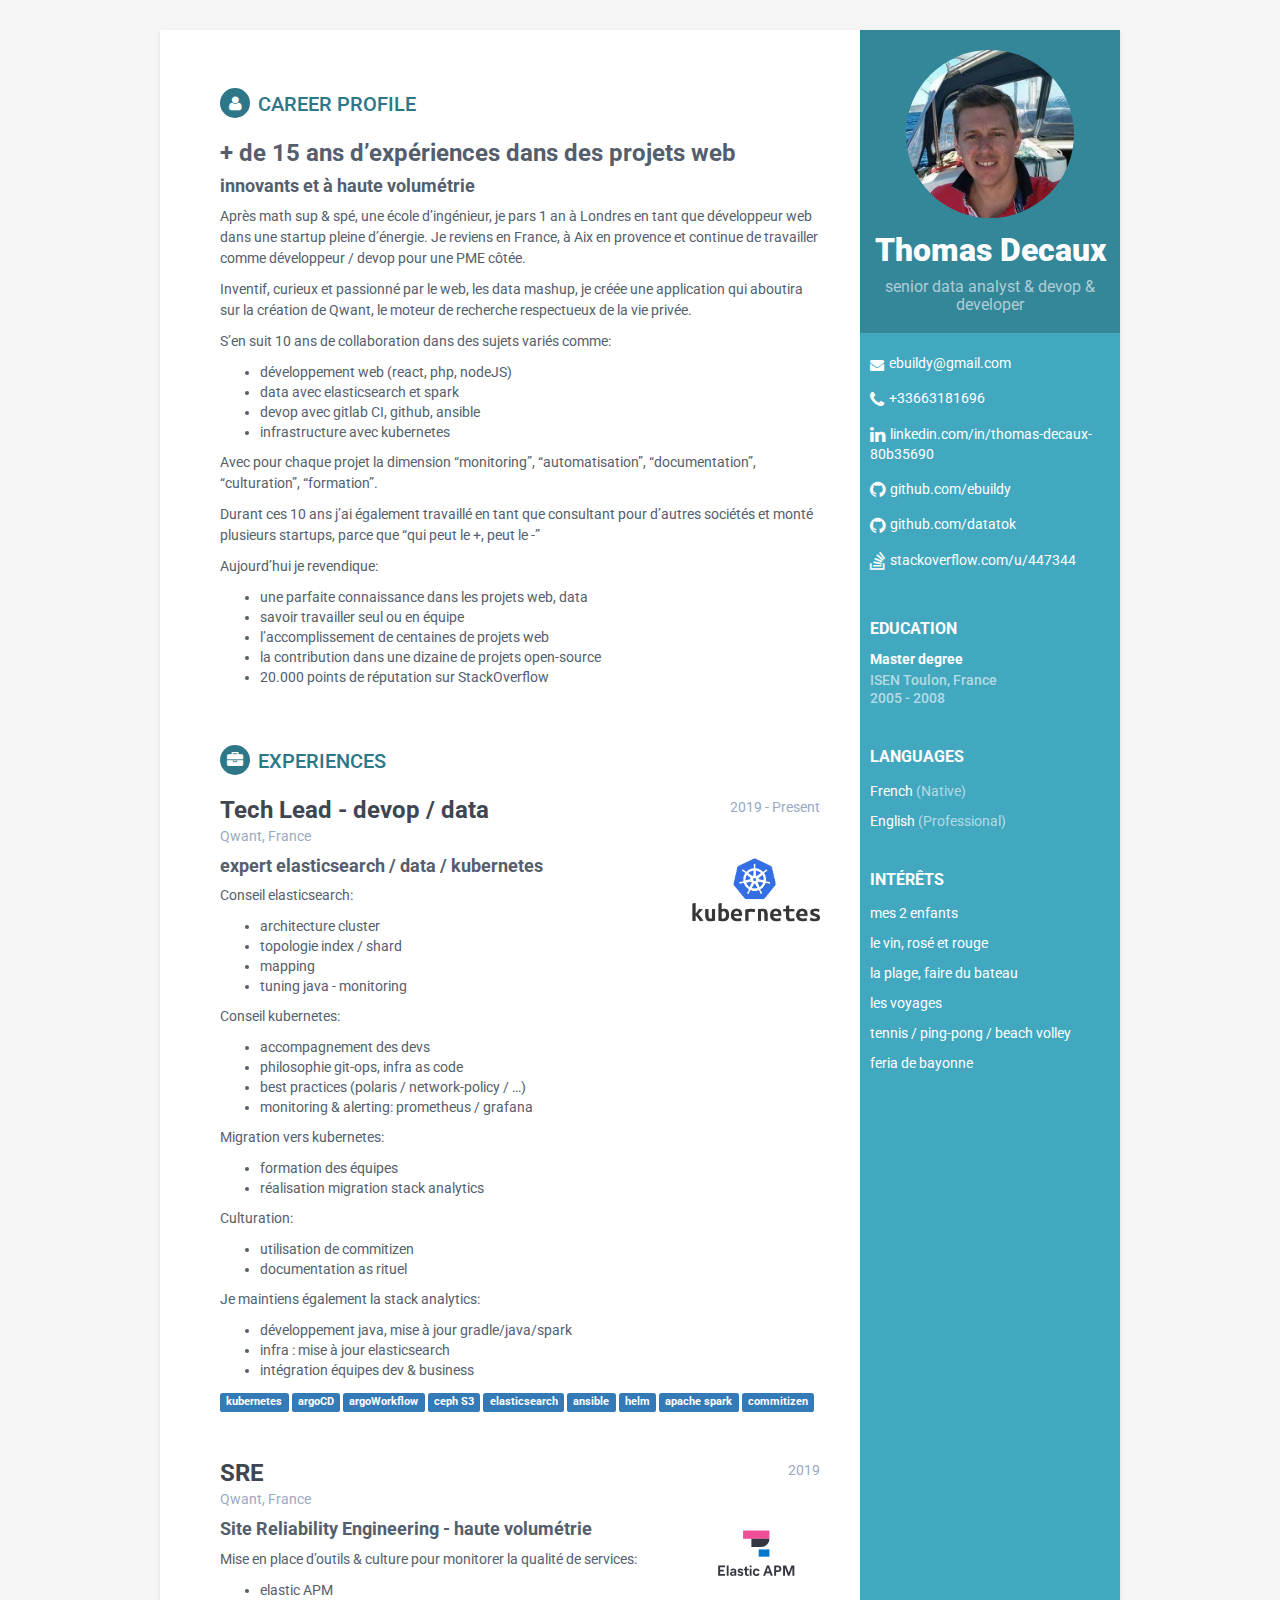
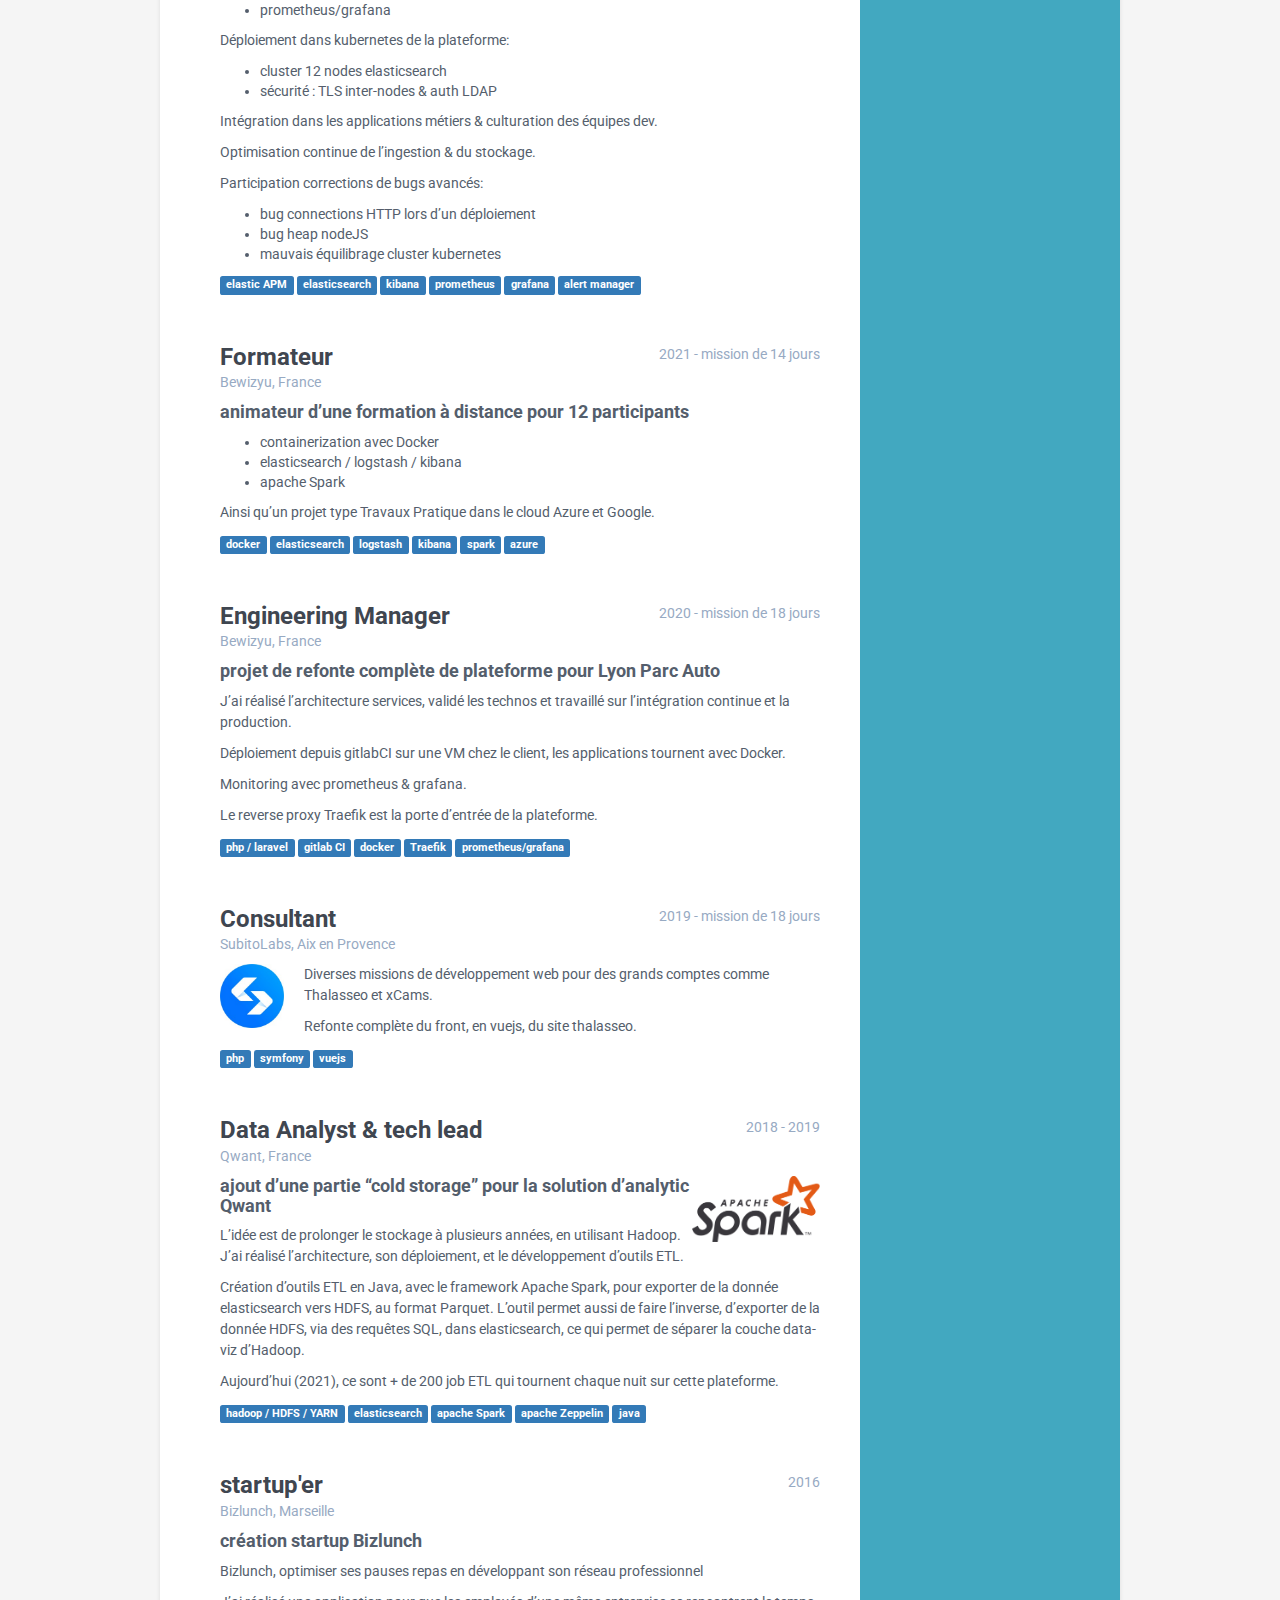
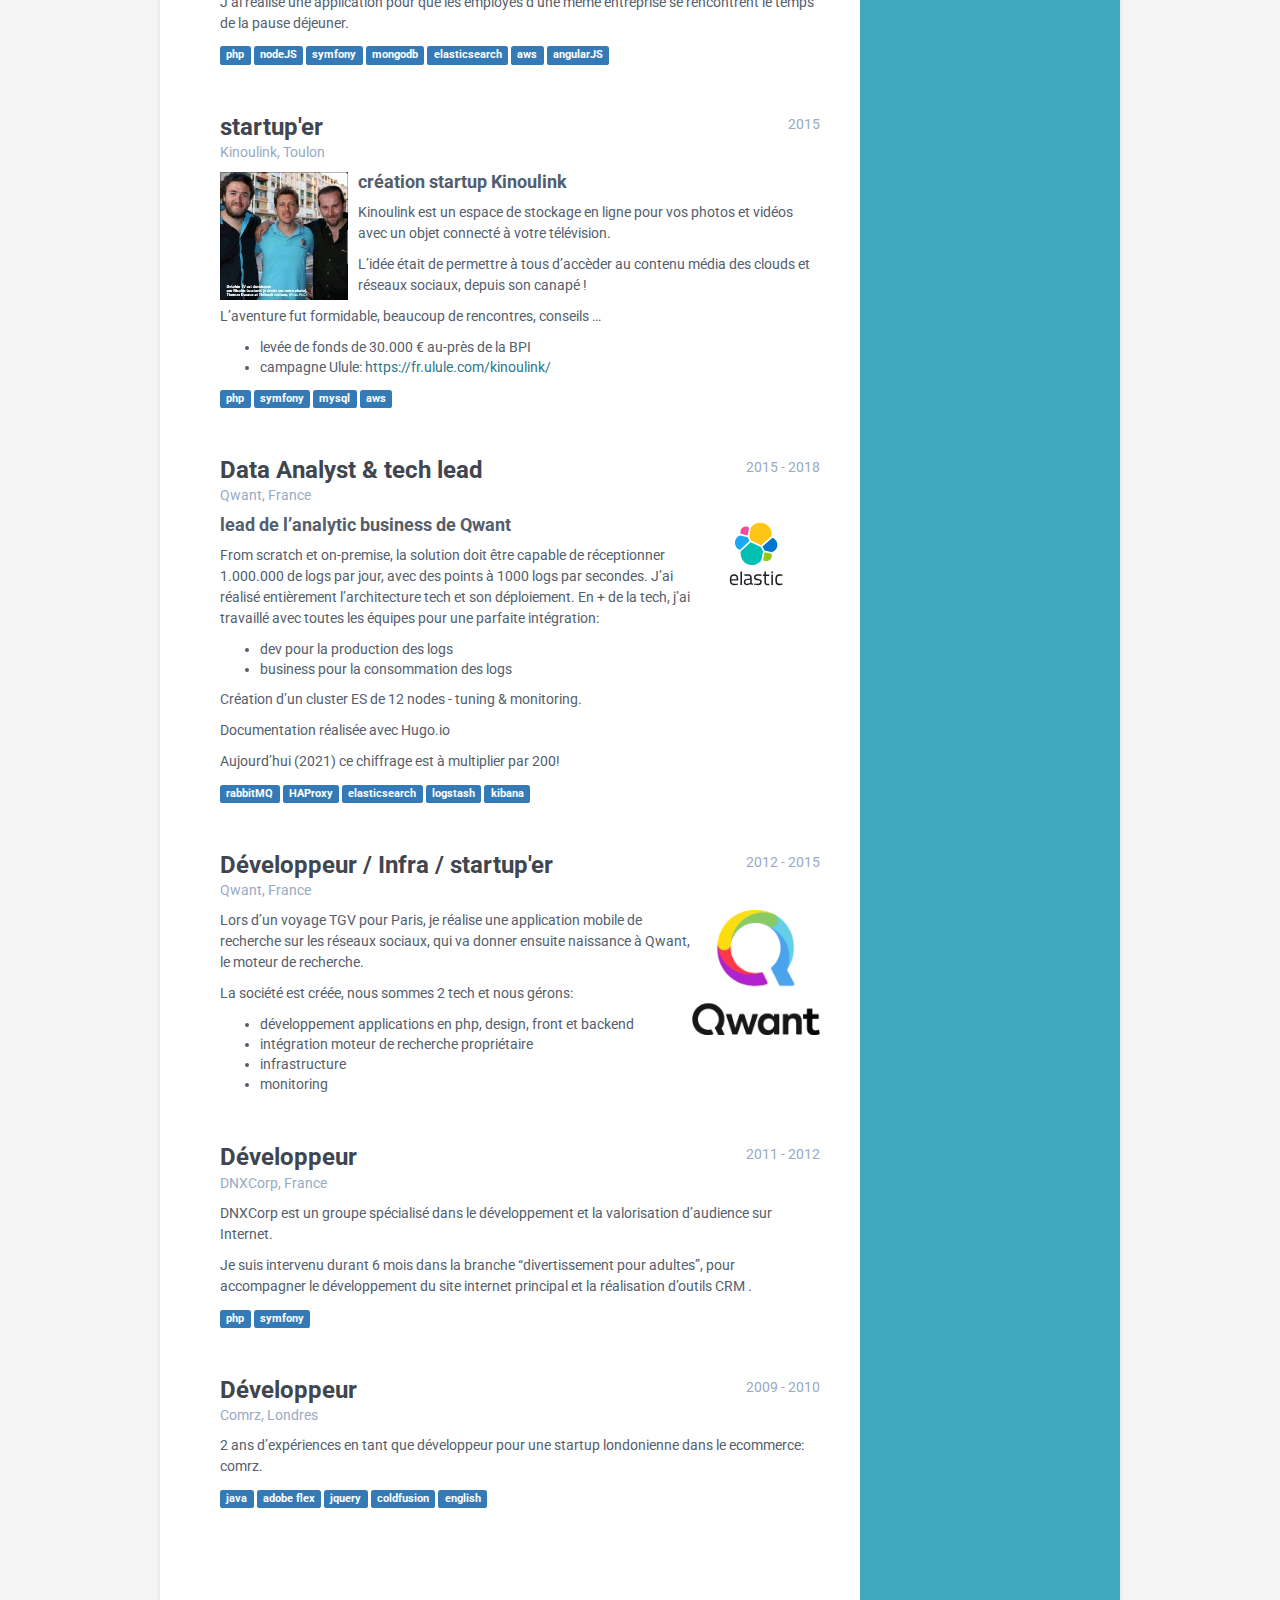
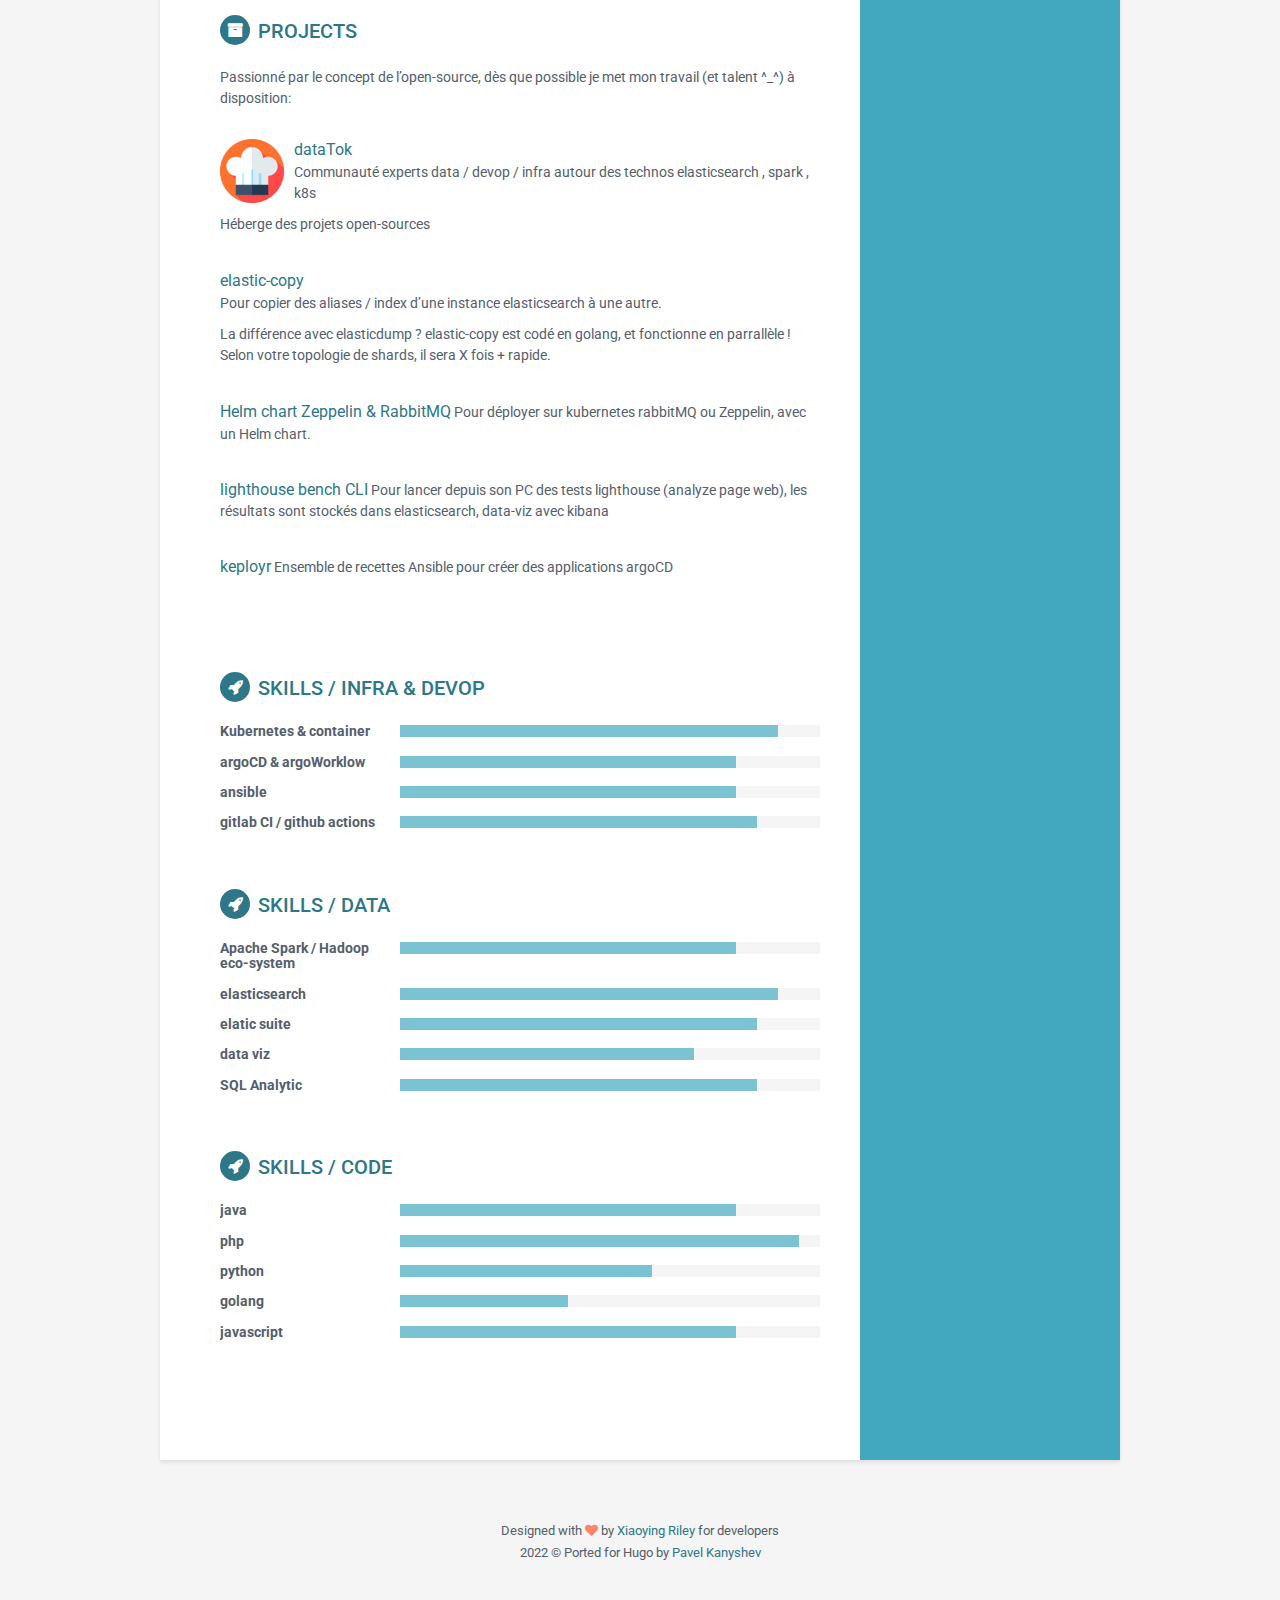
==== commit 26113242: "deploy: 4984d2b9d0fd35c2152c37816463c82cc7096b98" ====
--- a/index.html
+++ b/index.html
@@ -25,10 +25,10 @@
 <ul class="list-unstyled contact-list">
 <li class=email><i class="fa fa-envelope"></i><a href=mailto:%20ebuildy@gmail.com>ebuildy@gmail.com</a></li>
 <li class=phone><i class="fa fa-phone"></i><a href=#ZgotmplZ>+33663181696</a></li>
-<li class=website><i class="fa fa-globe"></i><a href=//datatok.io>datatok.io</a></li>
 <li class=linkedin><i class="fa fa-linkedin"></i><a href=//linkedin.com/in/thomas-decaux-80b35690>linkedin.com/in/thomas-decaux-80b35690</a></li>
 <li class=github><i class="fa fa-github"></i><a href=//github.com/ebuildy>github.com/ebuildy</a></li>
 <li class=github><i class="fa fa-github"></i><a href=//github.com/datatok>github.com/datatok</a></li>
+<li class=stack-overflow><i class="fa fa-stack-overflow"></i><a href=//stackoverflow.com/users/447344/thomas-decaux>stackoverflow.com/u/447344</a></li>
 </ul>
 </div>
 <div class="education-container container-block">
@@ -64,18 +64,27 @@
 <div class=summary>
 <p><h3 id=-de-15-ans-dexpériences-dans-des-projets-web>+ de 15 ans d&rsquo;expériences dans des projets web</h3>
 <h4 id=innovants-et-à-haute-volumétrie>innovants et à haute volumétrie</h4>
-<p>Après math sup & spé, une école d&rsquo;ingénieur, je pars 1 an à Londres en tant que développeur web.
-Je reviens en France, m&rsquo;installe à Aix en provence et continue de travailler comme développeur / devop.</p>
-<p>Curieux et passionné par le web, les data mashup, je créée une application qui aboutira sur la création de Qwant, le moteur de recherche respectueux de la vie privée.</p>
+<p>Après math sup & spé, une école d&rsquo;ingénieur, je pars 1 an à Londres en tant que développeur web dans une startup pleine d&rsquo;énergie.
+Je reviens en France, à Aix en provence et continue de travailler comme développeur / devop pour une PME côtée.</p>
+<p>Inventif, curieux et passionné par le web, les data mashup, je créée une application qui aboutira sur la création de Qwant, le moteur de recherche respectueux de la vie privée.</p>
 <p>S&rsquo;en suit 10 ans de collaboration dans des sujets variés comme:</p>
 <ul>
-<li>développement web (php, nodeJS)</li>
+<li>développement web (react, php, nodeJS)</li>
 <li>data avec elasticsearch et spark</li>
-<li>devop avec gitlab CI</li>
+<li>devop avec gitlab CI, github, ansible</li>
 <li>infrastructure avec kubernetes</li>
 </ul>
+<p>Avec pour chaque projet la dimension &ldquo;monitoring&rdquo;, &ldquo;automatisation&rdquo;, &ldquo;documentation&rdquo;, &ldquo;culturation&rdquo;, &ldquo;formation&rdquo;.</p>
 <p>Durant ces 10 ans j&rsquo;ai également travaillé en tant que consultant pour d&rsquo;autres sociétés et monté plusieurs startups,
 parce que &ldquo;qui peut le +, peut le -&rdquo;</p>
+<p>Aujourd&rsquo;hui je revendique:</p>
+<ul>
+<li>une parfaite connaissance dans les projets web, data</li>
+<li>savoir travailler seul ou en équipe</li>
+<li>l&rsquo;accomplissement de centaines de projets web</li>
+<li>la contribution dans une dizaine de projets open-source</li>
+<li>20.000 points de réputation sur StackOverflow</li>
+</ul>
 </p>
 </div>
 </section>
@@ -136,6 +145,7 @@
 <span class="label label-primary">commitizen</span>
 </div>
 </div>
+<br>
 <div class=item>
 <div class=meta>
 <div class=upper-row>
@@ -176,6 +186,7 @@
 <span class="label label-primary">alert manager</span>
 </div>
 </div>
+<br>
 <div class=item>
 <div class=meta>
 <div class=upper-row>
@@ -202,6 +213,7 @@
 <span class="label label-primary">azure</span>
 </div>
 </div>
+<br>
 <div class=item>
 <div class=meta>
 <div class=upper-row>
@@ -226,6 +238,28 @@
 <span class="label label-primary">prometheus/grafana</span>
 </div>
 </div>
+<br>
+<div class=item>
+<div class=meta>
+<div class=upper-row>
+<h3 class=job-title>Consultant</h3>
+<div class=time>2019 - mission de 18 jours</div>
+</div>
+<div class=company>SubitoLabs, Aix en Provence</div>
+</div>
+<div class=details>
+<img src=images/subitolabs.jpg style=max-width:128px;float:left;width:64px;margin-right:20px>
+<p><p>Diverses missions de développement web pour des grands comptes comme Thalasseo et xCams.</p>
+<p>Refonte complète du front, en vuejs, du site thalasseo.</p>
+</p>
+</div>
+<div class=tech>
+<span class="label label-primary">php</span>
+<span class="label label-primary">symfony</span>
+<span class="label label-primary">vuejs</span>
+</div>
+</div>
+<br>
 <div class=item>
 <div class=meta>
 <div class=upper-row>
@@ -254,21 +288,50 @@
 <span class="label label-primary">java</span>
 </div>
 </div>
+<br>
+<div class=item>
+<div class=meta>
+<div class=upper-row>
+<h3 class=job-title>startup'er</h3>
+<div class=time>2016</div>
+</div>
+<div class=company>Bizlunch, Marseille</div>
+</div>
+<div class=details>
+<p><h4 id=création-startup-bizlunch>création startup Bizlunch</h4>
+<p>Bizlunch, optimiser ses pauses repas en développant son réseau professionnel</p>
+<p>J&rsquo;ai réalisé une application pour que les employés d&rsquo;une même entreprise se rencontrent le temps de la pause déjeuner.</p>
+</p>
+</div>
+<div class=tech>
+<span class="label label-primary">php</span>
+<span class="label label-primary">nodeJS</span>
+<span class="label label-primary">symfony</span>
+<span class="label label-primary">mongodb</span>
+<span class="label label-primary">elasticsearch</span>
+<span class="label label-primary">aws</span>
+<span class="label label-primary">angularJS</span>
+</div>
+</div>
+<br>
 <div class=item>
 <div class=meta>
 <div class=upper-row>
 <h3 class=job-title>startup'er</h3>
 <div class=time>2015</div>
 </div>
-<div class=company>Kinoulink, France</div>
-</div>
-<div class=details>
-<img src=images/kinoulink.jpg style=max-width:128px;zgotmplz>
+<div class=company>Kinoulink, Toulon</div>
+</div>
+<div class=details>
+<img src=images/kinoulink.jpg style=max-width:128px;float:left;margin-right:10px>
 <p><h4 id=création-startup-kinoulink>création startup Kinoulink</h4>
 <p>Kinoulink est un espace de stockage en ligne pour vos photos et vidéos avec un objet connecté à votre télévision.</p>
 <p>L&rsquo;idée était de permettre à tous d&rsquo;accèder au contenu média des clouds et réseaux sociaux, depuis son canapé !</p>
 <p>L&rsquo;aventure fut formidable, beaucoup de rencontres, conseils &mldr;</p>
-<p>Campagne Ulule: <a href=https://fr.ulule.com/kinoulink/>https://fr.ulule.com/kinoulink/</a></p>
+<ul>
+<li>levée de fonds de 30.000 € au-près de la BPI</li>
+<li>campagne Ulule: <a href=https://fr.ulule.com/kinoulink/>https://fr.ulule.com/kinoulink/</a></li>
+</ul>
 </p>
 </div>
 <div class=tech>
@@ -278,6 +341,7 @@
 <span class="label label-primary">aws</span>
 </div>
 </div>
+<br>
 <div class=item>
 <div class=meta>
 <div class=upper-row>
@@ -309,6 +373,7 @@
 <span class="label label-primary">kibana</span>
 </div>
 </div>
+<br>
 <div class=item>
 <div class=meta>
 <div class=upper-row>
@@ -318,6 +383,7 @@
 <div class=company>Qwant, France</div>
 </div>
 <div class=details>
+<img src=images/qwant.png style=max-width:128px;float:right>
 <p><p>Lors d&rsquo;un voyage TGV pour Paris, je réalise une application mobile de recherche sur les réseaux sociaux,
 qui va donner ensuite naissance à Qwant, le moteur de recherche.</p>
 <p>La société est créée, nous sommes 2 tech et nous gérons:</p>
@@ -332,6 +398,7 @@
 <div class=tech>
 </div>
 </div>
+<br>
 <div class=item>
 <div class=meta>
 <div class=upper-row>
@@ -351,6 +418,7 @@
 <span class="label label-primary">symfony</span>
 </div>
 </div>
+<br>
 <div class=item>
 <div class=meta>
 <div class=upper-row>
@@ -370,6 +438,7 @@
 <span class="label label-primary">english</span>
 </div>
 </div>
+<br>
 </section>
 <section class="section projects-section">
 <h2 class=section-title><i class="fa fa-archive"></i>Projects</h2>
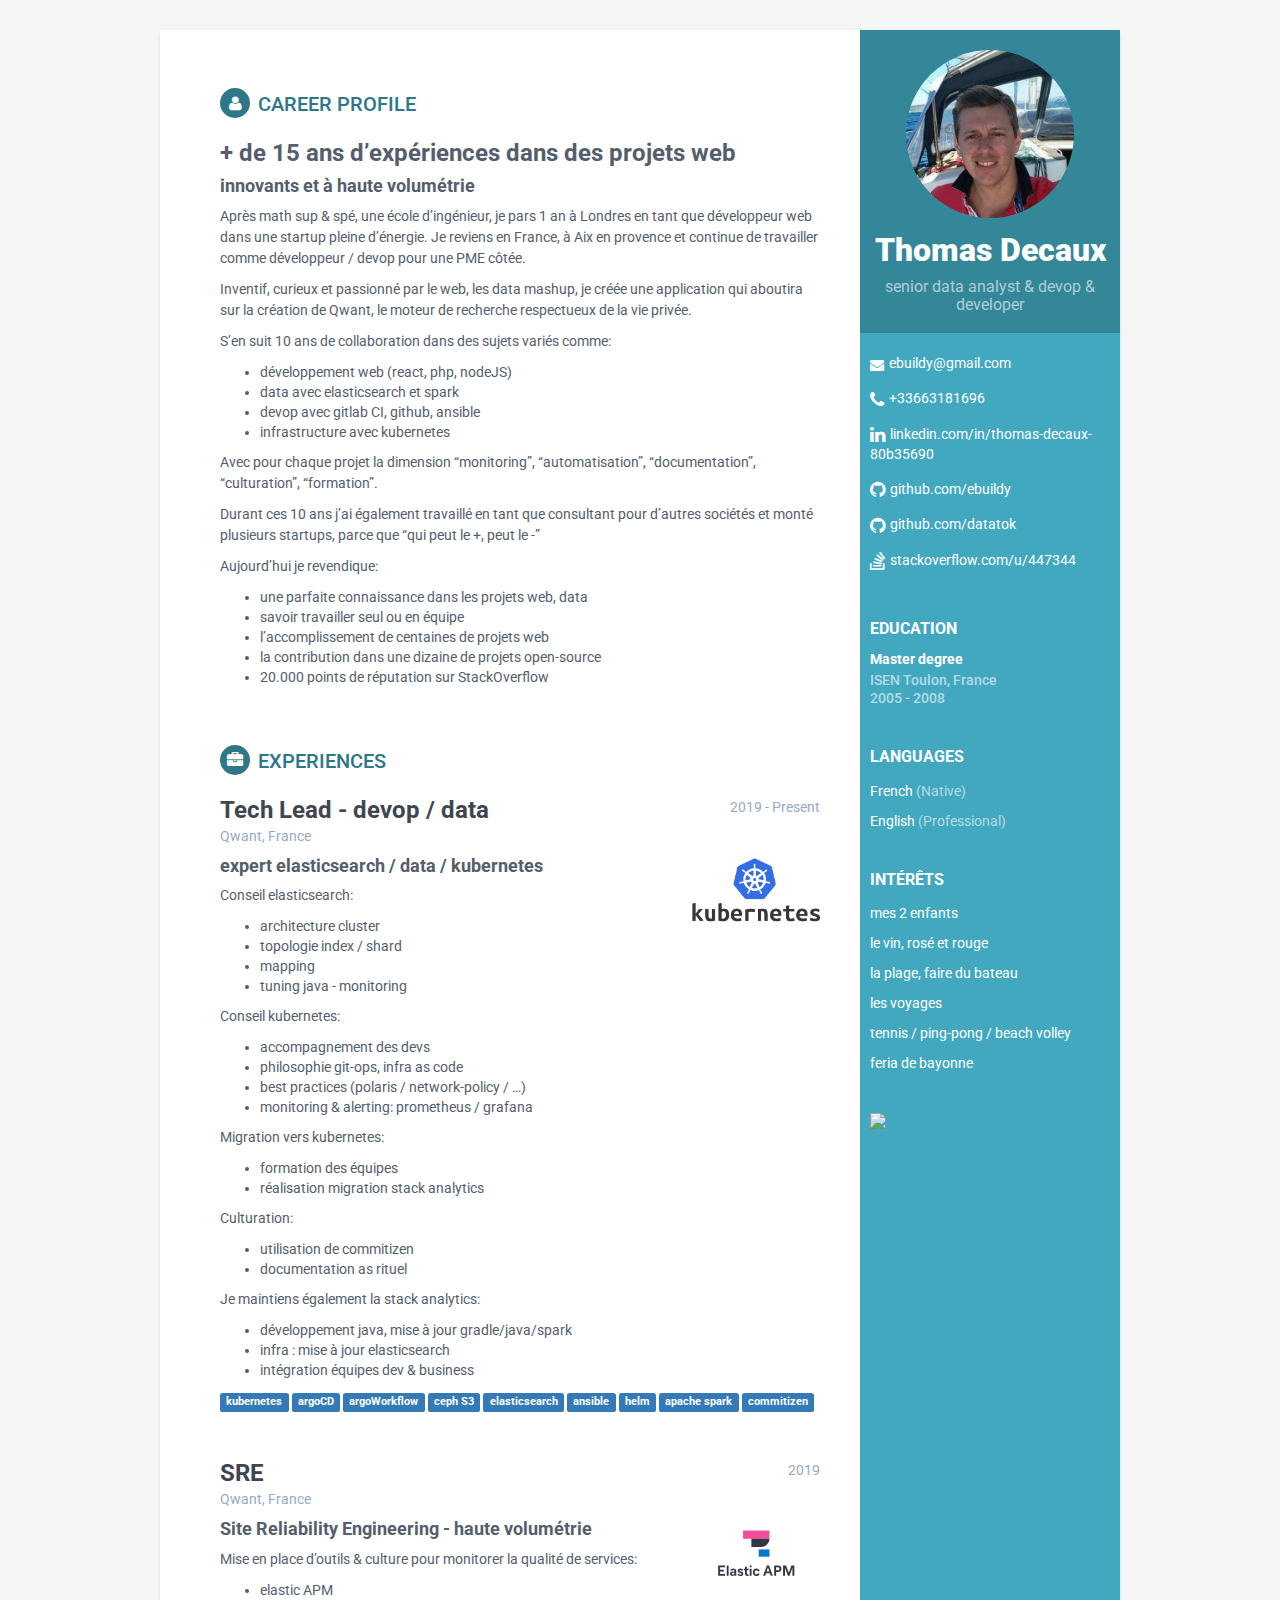
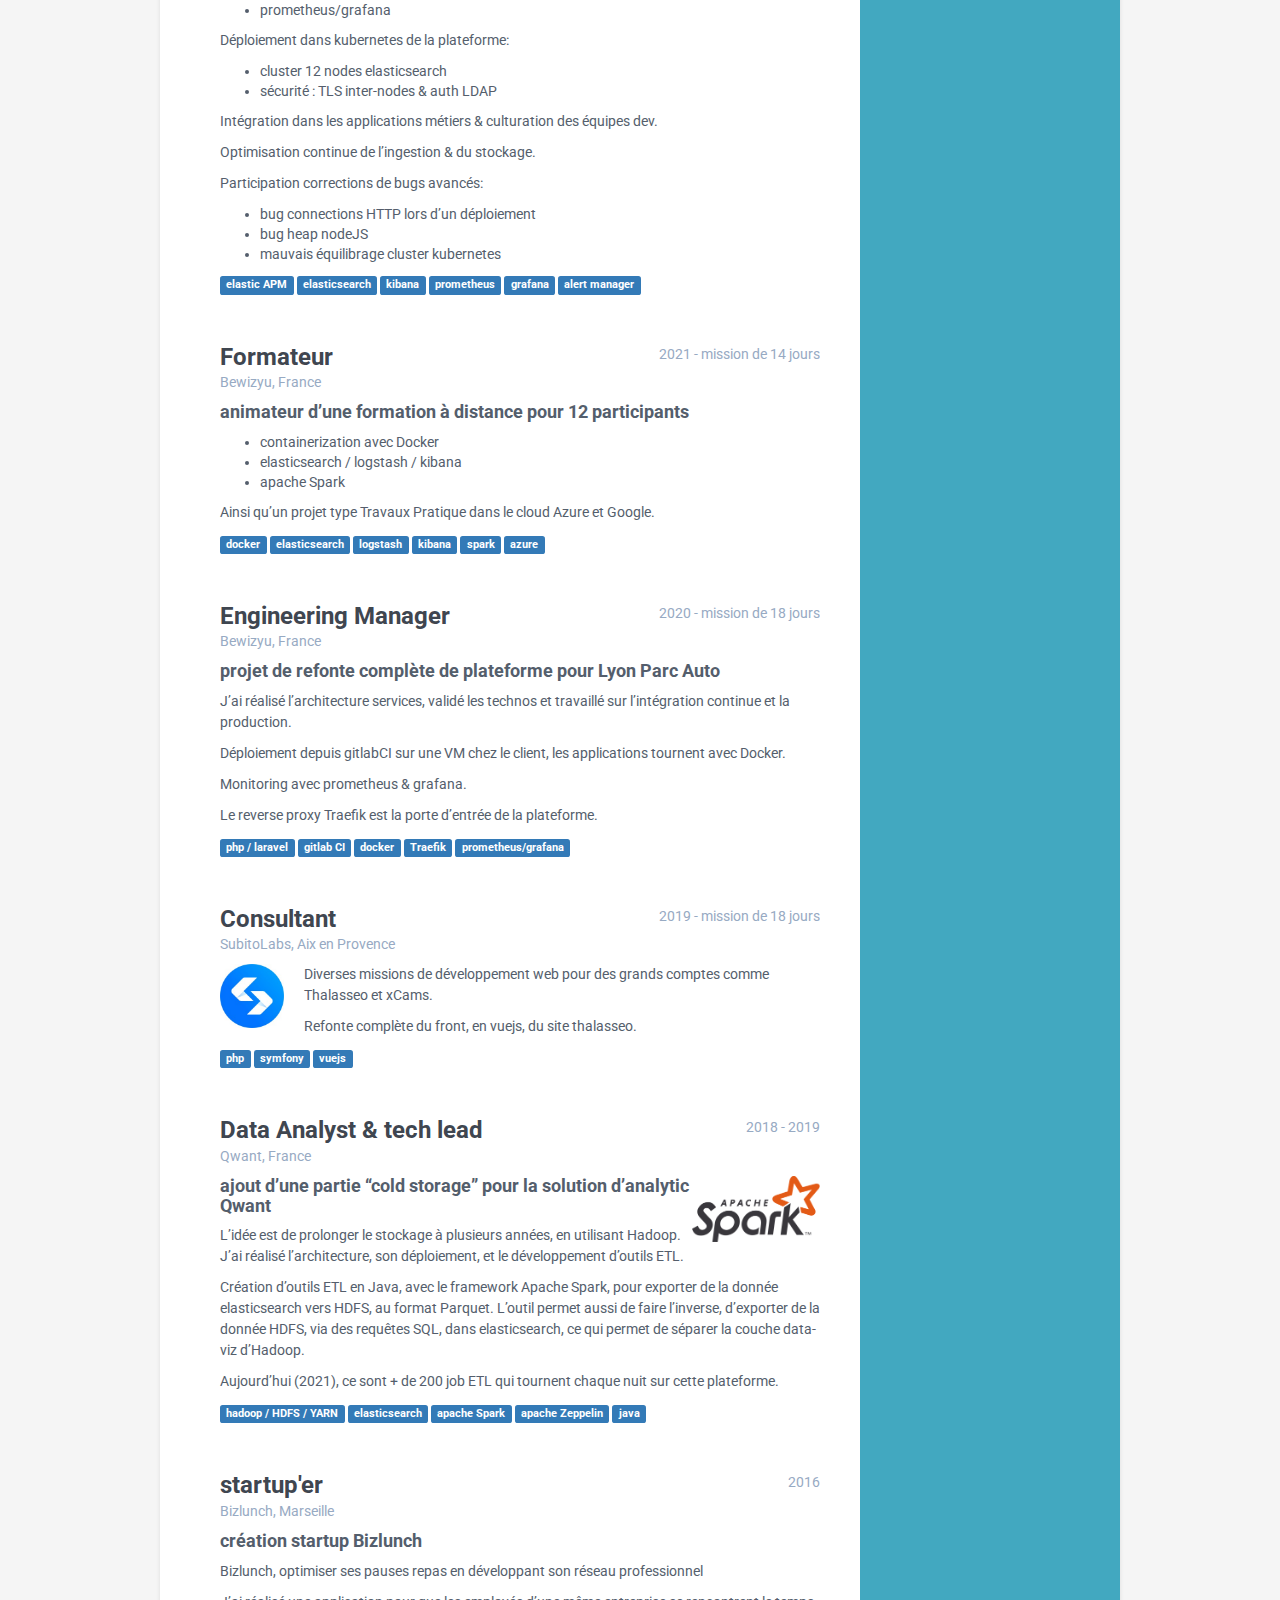
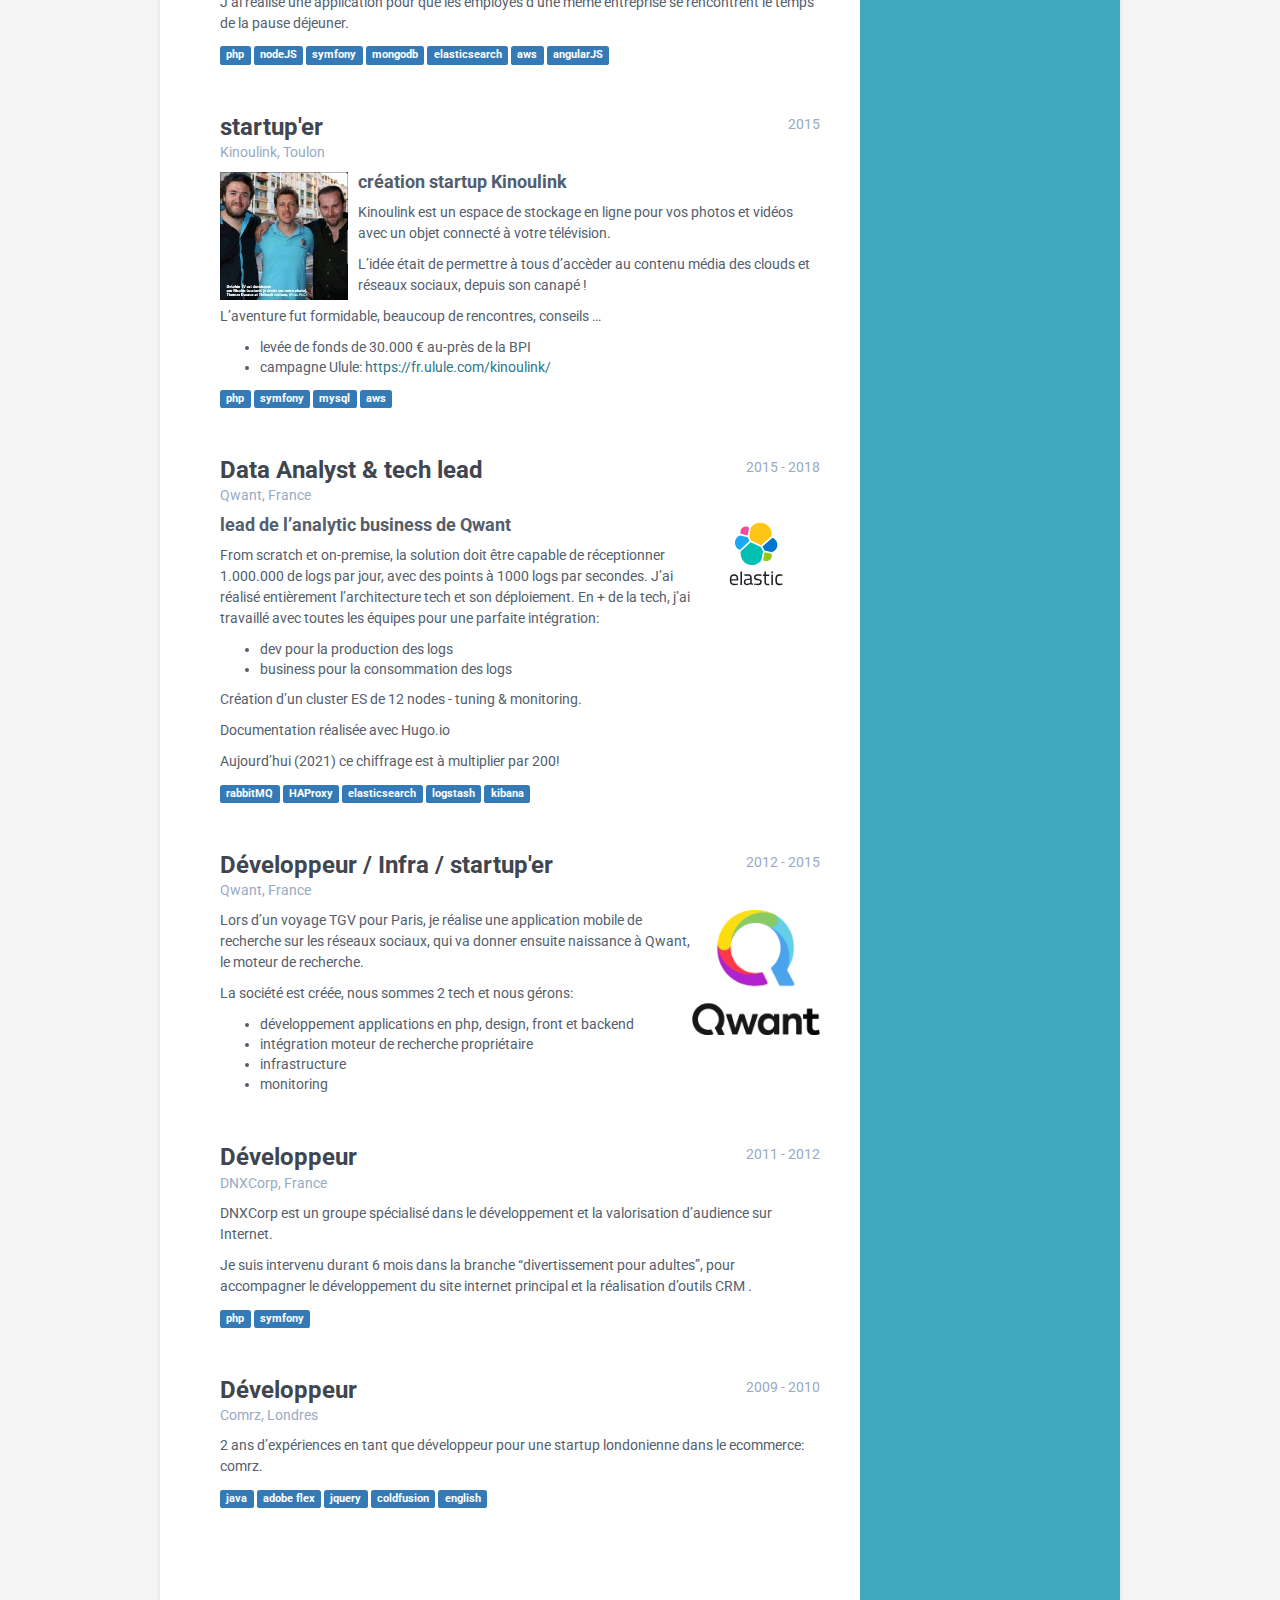
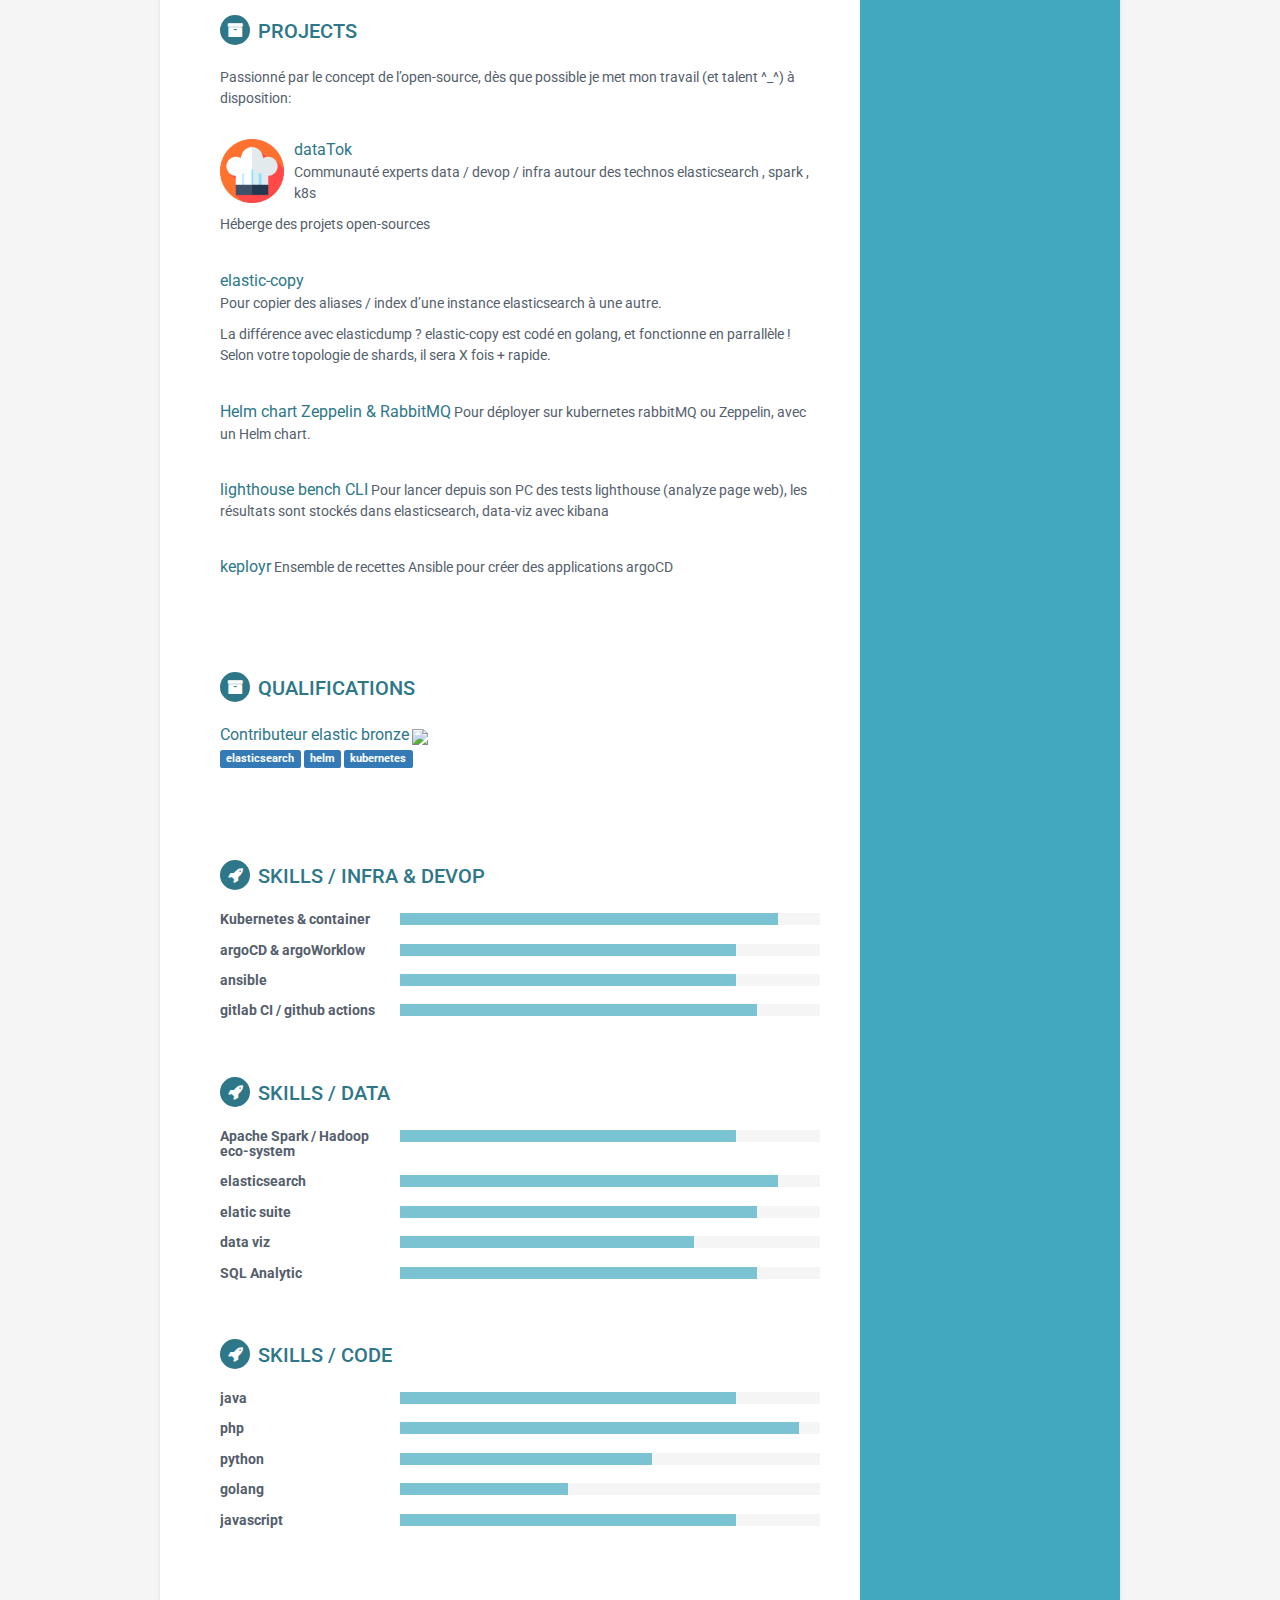
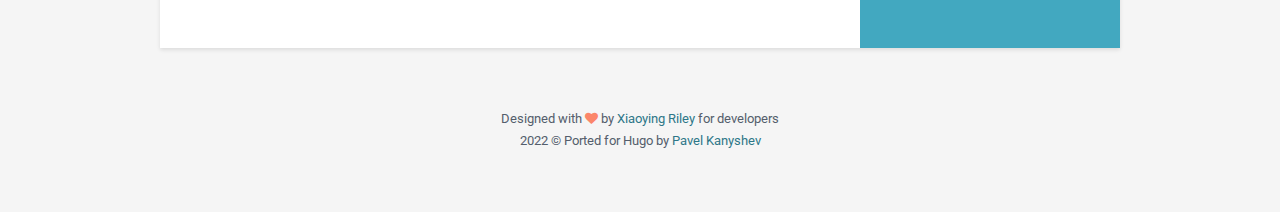
==== commit 487eba8c: "deploy: b87cb1729f8858128f8a4e19c79402675fb66fe5" ====
--- a/index.html
+++ b/index.html
@@ -57,6 +57,9 @@
 <li>feria de bayonne</li>
 </ul>
 </div>
+<div class=container-block>
+<img src=https://api.accredible.com/v1/frontend/credential_website_embed_image/badge/46135867 style=margin:auto;display:block>
+</div>
 </div>
 <div class=main-wrapper>
 <section class="section summary-section">
@@ -478,6 +481,19 @@
 </div>
 <br>
 </section>
+<section class="section projects-section">
+<h2 class=section-title><i class="fa fa-archive"></i>Qualifications</h2>
+<div class=item>
+<span class=project-title><a href>Contributeur elastic bronze</a></span>
+<img src=https://api.accredible.com/v1/frontend/credential_website_embed_image/certificate/46135867>
+<div class=tech>
+<span class="label label-primary">elasticsearch</span>
+<span class="label label-primary">helm</span>
+<span class="label label-primary">kubernetes</span>
+</div>
+</div>
+<br>
+</section>
 <section class="skills-section section">
 <h2 class=section-title><i class="fa fa-rocket"></i>Skills / infra & devop</h2>
 <div class=skillset>
